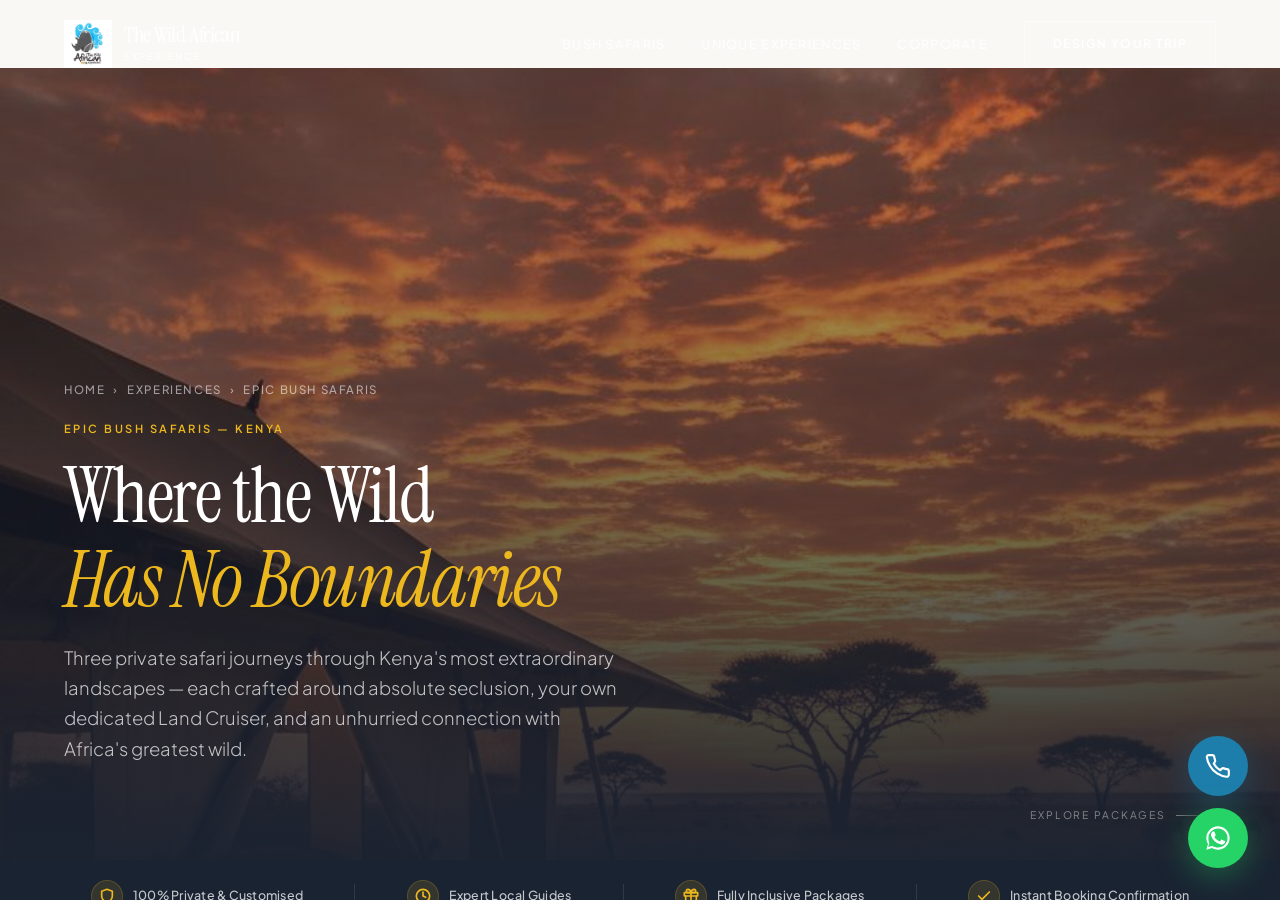
==== epic-bush-safaris/index.html @ ac768d97 "Form overhaul: country codes, phone validation, preferred contact method, start/end dates, clean URL" ====
<!DOCTYPE html>
<html lang="en">
<head>
    <meta charset="UTF-8" />
    <meta name="viewport" content="width=device-width, initial-scale=1.0" />
    <title>Epic Bush Safaris | The Wild African Experience</title>
    <meta name="description" content="Three signature private safari packages in Kenya's most iconic wilderness — Tsavo, Laikipia, and the Masai Mara. Fully private Land Cruisers, luxury accommodation, and bespoke itineraries." />

    <!-- Favicon -->
    <link rel="icon" type="image/jpeg" href="/images/logo.jpg" />
    <link rel="apple-touch-icon" href="/images/logo.jpg" />

    <!-- Fonts -->
    <link rel="preconnect" href="https://fonts.googleapis.com" />
    <link rel="preconnect" href="https://fonts.gstatic.com" crossorigin />
    <link href="https://fonts.googleapis.com/css2?family=Instrument+Serif:ital@0;1&family=Plus+Jakarta+Sans:wght@300;400;500;600;700&display=swap" rel="stylesheet" />

    <!-- SEO: Canonical -->
    <link rel="canonical" href="https://www.wildafricanexperience.com/epic-bush-safaris" />

    <!-- SEO: Open Graph -->
    <meta property="og:type" content="website" />
    <meta property="og:url" content="https://www.wildafricanexperience.com/epic-bush-safaris.html" />
    <meta property="og:title" content="Epic Bush Safaris in Kenya | The Wild African Experience" />
    <meta property="og:description" content="Three signature private safari packages — Tsavo West, Masai Mara & Laikipia. Fully private Land Cruisers, luxury lodges, and bespoke itineraries tailored for you." />
    <meta property="og:image" content="https://www.wildafricanexperience.com/images/tsavo-elephants.png" />
    <meta property="og:site_name" content="The Wild African Experience" />

    <!-- SEO: Twitter Card -->
    <meta name="twitter:card" content="summary_large_image" />
    <meta name="twitter:title" content="Epic Bush Safaris in Kenya | The Wild African Experience" />
    <meta name="twitter:description" content="Private safari packages in Tsavo, Masai Mara & Laikipia. Luxury lodges, expert guides, bespoke itineraries." />
    <meta name="twitter:image" content="https://www.wildafricanexperience.com/images/tsavo-elephants.png" />

    <!-- SEO: Extra Meta -->
    <meta name="theme-color" content="#0a1628" />
    <meta name="geo.region" content="KE" />
    <meta name="geo.placename" content="Kenya" />

    <!-- SEO: JSON-LD Structured Data -->
    <script type="application/ld+json">
    {
      "@context": "https://schema.org",
      "@graph": [
        {
          "@type": "TouristTrip",
          "name": "Tsavo West Safari — The Wild African Experience",
          "url": "https://www.wildafricanexperience.com/epic-bush-safaris.html#tsavo",
          "description": "Explore the red-dust wilderness of Tsavo West with private Land Cruiser game drives, luxury lodge accommodation, and expert ranger-guided bush walks.",
          "image": "https://www.wildafricanexperience.com/images/tsavo-elephants.png",
          "touristType": "Luxury Safari Travellers",
          "provider": { "@id": "https://www.wildafricanexperience.com/#organization" }
        },
        {
          "@type": "TouristTrip",
          "name": "Masai Mara Safari — The Wild African Experience",
          "url": "https://www.wildafricanexperience.com/epic-bush-safaris.html#mara",
          "description": "Witness the Great Migration and Africa's Big Five in the legendary Masai Mara with private game drives and exclusive tented camp stays.",
          "image": "https://www.wildafricanexperience.com/images/mara-migration.png",
          "touristType": "Wildlife Enthusiasts",
          "provider": { "@id": "https://www.wildafricanexperience.com/#organization" }
        },
        {
          "@type": "TouristTrip",
          "name": "Laikipia Plateau Safari — The Wild African Experience",
          "url": "https://www.wildafricanexperience.com/epic-bush-safaris.html#laikipia",
          "description": "Track rare northern wildlife including black rhinos and wild dogs across the vast Laikipia Plateau on a fully private safari.",
          "image": "https://www.wildafricanexperience.com/images/laikipia-rhino.png",
          "touristType": "Conservation Travellers",
          "provider": { "@id": "https://www.wildafricanexperience.com/#organization" }
        },
        {
          "@type": "FAQPage",
          "mainEntity": [
            {
              "@type": "Question",
              "name": "What is included in The Wild African Experience safari packages?",
              "acceptedAnswer": {
                "@type": "Answer",
                "text": "All packages include a private Land Cruiser with a professional guide, full-board luxury lodge accommodation, park entrance fees, airport transfers, and a 24/7 concierge service throughout your stay."
              }
            },
            {
              "@type": "Question",
              "name": "What is the best time to visit the Masai Mara for the Great Migration?",
              "acceptedAnswer": {
                "@type": "Answer",
                "text": "The Great Wildebeest Migration typically peaks between July and October when millions of wildebeest cross the Mara River from Tanzania. However, the Mara offers exceptional wildlife year-round."
              }
            },
            {
              "@type": "Question",
              "name": "Can safari packages be combined with a Diani Beach holiday?",
              "acceptedAnswer": {
                "@type": "Answer",
                "text": "Absolutely. The Wild African Experience specialises in seamless bush-to-beach journeys, combining multi-day safari itineraries with private beach villa stays on Diani Beach."
              }
            }
          ]
        }
      ]
    }
    </script>

    <link rel="stylesheet" href="/css/styles.css" />
    <link rel="stylesheet" href="/css/safari-page.css" />
</head>
<body>

    <!-- ========================
    NAVIGATION (shared with index)
    ======================== -->
    <nav class="nav" id="nav">
        <div class="nav-inner">
            <a href="/" class="nav-logo">
                <img src="/images/logo.jpg" alt="The Wild African Experience Logo" />
                <div>
                    <div class="nav-logo-text">The Wild African</div>
                    <div class="nav-logo-sub">Experience</div>
                </div>
            </a>

            <div class="nav-links">
                <a href="/epic-bush-safaris" class="nav-link">Bush Safaris</a>
                <a href="/unique-experiences" class="nav-link">Unique Experiences</a>
                <a href="/#retreats" class="nav-link">Corporate</a>
                <a href="/#contact" class="nav-cta">Design Your Trip</a>
            </div>

            <button class="nav-mobile-toggle" id="mobileToggle" aria-label="Toggle menu">
                <span></span><span></span><span></span>
            </button>
        </div>
      <!-- Mobile Nav -->
    <div class="mobile-nav" id="mobileNav">
        <a href="/epic-bush-safaris" class="mobile-nav-link" onclick="closeMobileNav()">Bush Safaris</a>
        <a href="/unique-experiences" class="mobile-nav-link" onclick="closeMobileNav()">Unique Experiences</a>
        <a href="/#retreats" class="mobile-nav-link" onclick="closeMobileNav()">Corporate</a>
        <a href="/#contact" class="mobile-nav-link" onclick="closeMobileNav()">Contact</a>
        <a href="/#contact" class="mobile-nav-cta" onclick="closeMobileNav()">Design Your Trip</a>
    </div>    </div>

    <!-- ========================
    PAGE HERO
    ======================== -->
    <section class="safari-hero" aria-label="Epic Bush Safaris hero">
        <div class="safari-hero-bg"></div>
        <div class="safari-hero-overlay"></div>
        <div class="safari-hero-content">
            <nav class="safari-breadcrumb" aria-label="Breadcrumb">
                <a href="/">Home</a>
                <span class="safari-breadcrumb-sep">›</span>
                <a href="/#experiences">Experiences</a>
                <span class="safari-breadcrumb-sep">›</span>
                <span>Epic Bush Safaris</span>
            </nav>
            <span class="safari-hero-eyebrow">Epic Bush Safaris — Kenya</span>
            <h1 class="safari-hero-title">Where the Wild<br /><em>Has No Boundaries</em></h1>
            <p class="safari-hero-desc">Three private safari journeys through Kenya's most extraordinary landscapes — each crafted around absolute seclusion, your own dedicated Land Cruiser, and an unhurried connection with Africa's greatest wild.</p>
        </div>
        <div class="safari-scroll-hint" aria-hidden="true">
            <span>Explore Packages</span>
            <div class="scroll-line"></div>
        </div>
    </section>

    <!-- ========================
    TRUST STRIP
    ======================== -->
    <div class="trust-strip" role="complementary" aria-label="Trust indicators">
        <div class="trust-strip-inner">
            <div class="trust-badge">
                <div class="trust-badge-icon">
                    <svg width="16" height="16" viewBox="0 0 24 24" fill="none" stroke="currentColor" stroke-width="2.5" stroke-linecap="round" stroke-linejoin="round"><path d="M12 22s8-4 8-10V5l-8-3-8 3v7c0 6 8 10 8 10z"/></svg>
                </div>
                <span class="trust-badge-text">100% Private & Customised</span>
            </div>
            <div class="trust-divider" aria-hidden="true"></div>
            <div class="trust-badge">
                <div class="trust-badge-icon">
                    <svg width="16" height="16" viewBox="0 0 24 24" fill="none" stroke="currentColor" stroke-width="2.5" stroke-linecap="round" stroke-linejoin="round"><circle cx="12" cy="12" r="10"/><path d="M12 6v6l4 2"/></svg>
                </div>
                <span class="trust-badge-text">Expert Local Guides</span>
            </div>
            <div class="trust-divider" aria-hidden="true"></div>
            <div class="trust-badge">
                <div class="trust-badge-icon">
                    <svg width="16" height="16" viewBox="0 0 24 24" fill="none" stroke="currentColor" stroke-width="2.5" stroke-linecap="round" stroke-linejoin="round"><path d="M20 12V22H4V12"/><path d="M22 7H2v5h20V7z"/><path d="M12 22V7"/><path d="M12 7H7.5a2.5 2.5 0 0 1 0-5C11 2 12 7 12 7z"/><path d="M12 7h4.5a2.5 2.5 0 0 0 0-5C13 2 12 7 12 7z"/></svg>
                </div>
                <span class="trust-badge-text">Fully Inclusive Packages</span>
            </div>
            <div class="trust-divider" aria-hidden="true"></div>
            <div class="trust-badge">
                <div class="trust-badge-icon">
                    <svg width="16" height="16" viewBox="0 0 24 24" fill="none" stroke="currentColor" stroke-width="2.5" stroke-linecap="round" stroke-linejoin="round"><polyline points="20 6 9 17 4 12"/></svg>
                </div>
                <span class="trust-badge-text">Instant Booking Confirmation</span>
            </div>
        </div>
    </div>

    <!-- ========================
    PACKAGE ANCHOR NAV
    ======================== -->
    <nav class="pkg-anchor-nav" id="pkg-anchor-nav" aria-label="Package navigation">
        <div class="pkg-anchor-nav-inner">
            <span class="pkg-nav-label">Jump to:</span>
            <a href="#tsavo" class="pkg-nav-pill" aria-label="Tsavo package">
                <span class="pkg-nav-num">01</span> Tsavo
            </a>
            <a href="#laikipia" class="pkg-nav-pill" aria-label="Laikipia package">
                <span class="pkg-nav-num">02</span> Laikipia
            </a>
            <a href="#masai-mara" class="pkg-nav-pill" aria-label="Masai Mara package">
                <span class="pkg-nav-num">03</span> Masai Mara
            </a>
        </div>
    </nav>

    <!-- ====================================================
    PACKAGE 01 — TSAVO
    ==================================================== -->
    <section class="package-section tsavo-section" id="tsavo" aria-labelledby="tsavo-title">
        <div class="package-section-inner">

            <!-- Header -->
            <div class="pkg-header reveal">
                <div class="pkg-number-badge" aria-hidden="true">01</div>
                <div class="pkg-title-group">
                    <span class="pkg-category-tag">Epic Bush Safari</span>
                    <h2 class="pkg-title" id="tsavo-title">Tsavo: The Red Elephant<br />&amp; Lava Wilderness</h2>
                    <p class="pkg-tagline">A rugged kingdom that feels entirely your own</p>
                </div>
            </div>

            <!-- Layout -->
            <div class="pkg-layout">
                <!-- Content Column -->
                <div class="pkg-content">

                    <!-- Overview -->
                    <div class="pkg-overview reveal">
                        <p class="pkg-section-title">Overview</p>
                        <p>A rugged, majestic landscape that feels entirely your own. Tsavo is famous for its massive "red elephants," dust-bathing in the vibrant terracotta soil, and the dramatic Mzima Springs. This package guarantees absolute seclusion and a ruggedly elegant footprint — wildlife in its rawest, most untouched form.</p>
                    </div>

                    <!-- The Experience -->
                    <div class="pkg-experience reveal reveal-delay-1">
                        <p class="pkg-section-title">The Experience</p>
                        <p>Your private safari vehicle and expert guide are at your disposal from dawn until dusk. Track leopards through the acacia trees, marvel at the ancient Shetani lava flows, and enjoy sundowners overlooking the endless blue volcanic horizons. Every moment is tailored to your pace.</p>
                    </div>

                    <!-- Meta Strip -->
                    <div class="pkg-meta-strip reveal reveal-delay-2">
                        <div class="meta-pill">
                            <span class="meta-pill-icon">
                                <svg width="16" height="16" viewBox="0 0 24 24" fill="none" stroke="currentColor" stroke-width="2" stroke-linecap="round" stroke-linejoin="round"><circle cx="12" cy="12" r="10"/><polyline points="12 6 12 12 16 14"/></svg>
                            </span>
                            <span class="meta-pill-label">Duration</span>
                            <span class="meta-pill-value">3 Days / 2 Nights</span>
                        </div>
                        <div class="meta-pill">
                            <span class="meta-pill-icon">
                                <svg width="16" height="16" viewBox="0 0 24 24" fill="none" stroke="currentColor" stroke-width="2.5" stroke-linecap="round" stroke-linejoin="round"><path d="M12 2v20M17 5H9.5a3.5 3.5 0 0 0 0 7h5a3.5 3.5 0 0 1 0 7H6"/></svg>
                            </span>
                            <span class="meta-pill-label">Investment</span>
                            <span class="meta-pill-value">From €900 per person</span>
                        </div>
                    </div>

                    <!-- Inclusions -->
                    <div class="pkg-inclusions reveal reveal-delay-2">
                        <p class="pkg-section-title">What's Included</p>
                        <ul class="inclusions-list" aria-label="Tsavo package inclusions">
                            <li class="inclusion-item">
                                <span class="inclusion-check" aria-hidden="true"><svg width="10" height="10" viewBox="0 0 24 24" fill="none" stroke="currentColor" stroke-width="3.5" stroke-linecap="round" stroke-linejoin="round"><polyline points="20 6 9 17 4 12"/></svg></span>
                                <span class="inclusion-text">Private, luxury 4×4 Land Cruiser with dedicated expert guide</span>
                            </li>
                            <li class="inclusion-item">
                                <span class="inclusion-check" aria-hidden="true"><svg width="10" height="10" viewBox="0 0 24 24" fill="none" stroke="currentColor" stroke-width="3.5" stroke-linecap="round" stroke-linejoin="round"><polyline points="20 6 9 17 4 12"/></svg></span>
                                <span class="inclusion-text">Luxury camp or lodge accommodation (2 nights)</span>
                            </li>
                            <li class="inclusion-item">
                                <span class="inclusion-check" aria-hidden="true"><svg width="10" height="10" viewBox="0 0 24 24" fill="none" stroke="currentColor" stroke-width="3.5" stroke-linecap="round" stroke-linejoin="round"><polyline points="20 6 9 17 4 12"/></svg></span>
                                <span class="inclusion-text">All Tsavo National Park fees</span>
                            </li>
                            <li class="inclusion-item">
                                <span class="inclusion-check" aria-hidden="true"><svg width="10" height="10" viewBox="0 0 24 24" fill="none" stroke="currentColor" stroke-width="3.5" stroke-linecap="round" stroke-linejoin="round"><polyline points="20 6 9 17 4 12"/></svg></span>
                                <span class="inclusion-text">Customised daily game drives at your preferred pace</span>
                            </li>
                            <li class="inclusion-item">
                                <span class="inclusion-check" aria-hidden="true"><svg width="10" height="10" viewBox="0 0 24 24" fill="none" stroke="currentColor" stroke-width="3.5" stroke-linecap="round" stroke-linejoin="round"><polyline points="20 6 9 17 4 12"/></svg></span>
                                <span class="inclusion-text">Gourmet bush meals &amp; signature sundowner experience</span>
                            </li>
                        </ul>
                    </div>

                    <!-- Guest Quote -->
                    <div class="guest-quote reveal reveal-delay-3">
                        <blockquote>"The red elephants are unlike anything we have ever seen. Tsavo gave us the Africa of our imagination — raw, vast, and utterly ours."</blockquote>
                        <p class="guest-quote-author">— Oliver &amp; Hannah, Switzerland</p>
                    </div>

                    <!-- CTA Row -->
                    <div class="pkg-cta-row reveal reveal-delay-3">
                        <button class="pkg-book-btn" id="book-btn-tsavo" onclick="toggleBookingForm('tsavo')" aria-expanded="false" aria-controls="drawer-tsavo">
                            <span class="btn-label">Book Now</span>
                            <span class="btn-arrow" aria-hidden="true">
                                <svg width="16" height="16" viewBox="0 0 24 24" fill="none" stroke="currentColor" stroke-width="2.5" stroke-linecap="round" stroke-linejoin="round"><polyline points="6 9 12 15 18 9"/></svg>
                            </span>
                        </button>
                    </div>
                </div>

                <!-- Gallery Sidebar -->
                <aside class="pkg-gallery" id="tsavo-gallery" aria-label="Tsavo photo gallery">
                    <div class="gallery-grid">
                        <div class="gallery-item" onclick="openLightbox('images/tsavo-elephants.png','Tsavo — Herd of red elephants at golden hour')" role="button" tabindex="0" aria-label="View Tsavo elephants image" onkeydown="if(event.key==='Enter') openLightbox('images/tsavo-elephants.png','Tsavo — Herd of red elephants at golden hour')">
                            <img src="images/tsavo-elephants.png" alt="Herd of red dust-covered elephants in Tsavo at sunset" loading="lazy" />
                        </div>
                        <div class="gallery-item" onclick="openLightbox('images/tsavo-sundowner.png','Tsavo — Sundowner over the lava fields')" role="button" tabindex="0" aria-label="View Tsavo sundowner image" onkeydown="if(event.key==='Enter') openLightbox('images/tsavo-sundowner.png','Tsavo — Sundowner over the lava fields')">
                            <img src="images/tsavo-sundowner.png" alt="Luxury sundowner setup overlooking Tsavo lava landscape at dusk" loading="lazy" />
                        </div>
                        <div class="gallery-item" onclick="openLightbox('images/gallery-leopard.jpg','Tsavo — A leopard in the acacia')" role="button" tabindex="0" aria-label="View Tsavo leopard image" onkeydown="if(event.key==='Enter') openLightbox('images/gallery-leopard.jpg','Tsavo — A leopard in the acacia')">
                            <img src="images/gallery-leopard.jpg" alt="Leopard resting in acacia tree in Tsavo" loading="lazy" />
                        </div>
                    </div>
                </aside>
            </div>

            <!-- Booking Drawer -->
            <div class="booking-drawer" id="drawer-tsavo" role="region" aria-label="Book the Tsavo package">
                <div class="booking-drawer-inner">
                    <div class="booking-form-card">
                        <div class="booking-form-body">
                            <div class="booking-form-header">
                                <h3 class="booking-form-title">Reserve Your Tsavo Safari</h3>
                                <p class="booking-form-subtitle">Complete the form below and our team will respond within 24 hours with full details and availability.</p>
                            </div>
                            <div class="booking-form-package-tag">
                                <svg width="14" height="14" viewBox="0 0 24 24" fill="none" stroke="currentColor" stroke-width="2.5" stroke-linecap="round" stroke-linejoin="round"><path d="M21 10c0 7-9 13-9 13s-9-6-9-13a9 9 0 0 1 18 0z"/><circle cx="12" cy="10" r="3"/></svg>
                                <span>Tsavo: The Red Elephant &amp; Lava Wilderness</span>
                            </div>
                            <form class="booking-form" id="form-tsavo" novalidate>
                                <div class="booking-form-grid">
                                    <div class="form-field-group">
                                        <label for="tsavo-name">Full Name <span aria-hidden="true">*</span></label>
                                        <input type="text" id="tsavo-name" name="name" placeholder="Your full name" required />
                                    </div>
                                    <div class="form-field-group">
                                        <label for="tsavo-email">Email Address <span aria-hidden="true">*</span></label>
                                        <input type="email" id="tsavo-email" name="email" placeholder="your@email.com" required />
                                    </div>
                                     <div class="form-field-group">
                                         <label for="tsavo-phone">Phone / WhatsApp <span aria-hidden="true">*</span></label>
                                         <div class="phone-input-group">
                                             <select class="country-select" name="countryCode">
                                                 <option value="+254" selected>🇰🇪 +254 (Kenya)</option>
                                                 <option value="+1">🇺🇸/🇨🇦 +1 (USA/Canada)</option>
                                                 <option value="+44">🇬🇧 +44 (UK)</option>
                                                 <option value="+49">🇩🇪 +49 (Germany)</option>
                                                 <option value="+33">🇫🇷 +33 (France)</option>
                                                 <option value="+41">🇨🇭 +41 (Switzerland)</option>
                                                 <option value="+971">🇦🇪 +971 (UAE)</option>
                                                 <option value="+27">🇿🇦 +27 (South Africa)</option>
                                                 <option value="+61">🇦🇺 +61 (Australia)</option>
                                                 <option value="+91">🇮🇳 +91 (India)</option>
                                             </select>
                                             <input type="tel" id="tsavo-phone" name="phone" placeholder="712 345 678" required />
                                         </div>
                                         <p class="phone-error-msg" style="display:none;color:#f87171;font-size:0.75rem;margin-top:4px;">Please enter a valid phone number (digits only).</p>
                                     </div>
                                     <div class="form-field-group">
                                         <label for="tsavo-pref">Preferred Contact Method <span aria-hidden="true">*</span></label>
                                         <select id="tsavo-pref" name="contactPref" required>
                                             <option value="WhatsApp" selected>WhatsApp Message</option>
                                             <option value="Phone Call">Phone Call</option>
                                             <option value="Email">Email</option>
                                         </select>
                                     </div>
                                     <div class="form-field-group">
                                         <label for="tsavo-guests">Number of Guests <span aria-hidden="true">*</span></label>
                                         <input type="number" id="tsavo-guests" name="guests" placeholder="e.g. 2" min="1" required />
                                     </div>
                                     <div class="form-field-group">
                                         <label for="tsavo-start">Start Date <span aria-hidden="true">*</span></label>
                                         <input type="date" id="tsavo-start" name="startDate" required />
                                     </div>
                                     <div class="form-field-group">
                                         <label for="tsavo-end">End Date <span aria-hidden="true">*</span></label>
                                         <input type="date" id="tsavo-end" name="endDate" required />
                                     </div>
                                    <div class="form-field-group field-full">
                                        <label for="tsavo-notes">Special Requests or Questions</label>
                                        <textarea id="tsavo-notes" name="notes" placeholder="Any dietary requirements, accessibility needs, or specific wildlife you'd love to see…"></textarea>
                                    </div>
                                </div>
                                <div class="booking-form-footer">
                                    <button type="submit" class="booking-form-submit">
                                        <svg width="16" height="16" viewBox="0 0 24 24" fill="none" stroke="currentColor" stroke-width="2.5" stroke-linecap="round" stroke-linejoin="round"><line x1="22" y1="2" x2="11" y2="13"/><polygon points="22 2 15 22 11 13 2 9 22 2"/></svg>
                                        Send Enquiry
                                    </button>
                                    <p class="booking-form-note">
                                        <svg width="13" height="13" viewBox="0 0 24 24" fill="none" stroke="currentColor" stroke-width="2" stroke-linecap="round" stroke-linejoin="round"><rect x="3" y="11" width="18" height="11" rx="2" ry="2"/><path d="M7 11V7a5 5 0 0 1 10 0v4"/></svg>
                                        Your details are private &amp; secure
                                    </p>
                                </div>
                            </form>
                        </div>
                        <div class="booking-success" role="status" aria-live="polite">
                            <div class="booking-success-icon">
                                <svg width="28" height="28" viewBox="0 0 24 24" fill="none" stroke="currentColor" stroke-width="2" stroke-linecap="round" stroke-linejoin="round"><polyline points="20 6 9 17 4 12"/></svg>
                            </div>
                            <h3>Enquiry Sent!</h3>
                            <p>Thank you for reaching out. Our safari team will be in touch within 24 hours to discuss your Tsavo adventure.</p>
                        </div>
                    </div>
                </div>
            </div>

        </div>
    </section>

    <!-- ====================================================
    PACKAGE 02 — LAIKIPIA
    ==================================================== -->
    <section class="package-section laikipia-section alt-bg" id="laikipia" aria-labelledby="laikipia-title">
        <div class="package-section-inner">

            <div class="pkg-header reveal">
                <div class="pkg-number-badge" aria-hidden="true">02</div>
                <div class="pkg-title-group">
                    <span class="pkg-category-tag">Epic Bush Safari</span>
                    <h2 class="pkg-title" id="laikipia-title">Laikipia: Private Conservancies<br />&amp; Custom Luxury</h2>
                    <p class="pkg-tagline">Designed entirely around your tastes, on your rhythm</p>
                </div>
            </div>

            <div class="pkg-layout">
                <div class="pkg-content">

                    <div class="pkg-overview reveal">
                        <p class="pkg-section-title">Overview</p>
                        <p>Laikipia is the playground of Africa's most successful conservation stories and its most opulent private estates. Free from the restrictions of national parks, this trip is completely bespoke — designed around your exact tastes and rhythm, and set against a backdrop of sweeping plateaus and ancient rivers.</p>
                    </div>

                    <div class="pkg-experience reveal reveal-delay-1">
                        <p class="pkg-section-title">The Experience</p>
                        <p>Stepping into Laikipia means escaping the crowds completely. Whether you choose a classic luxury tented camp overlooking a watering hole or an architectural masterpiece of a private villa, your days are defined by choice. Track endangered black rhinos, enjoy night game drives not possible in national parks, and savour world-class hospitality tailored precisely to your preferences.</p>
                    </div>

                    <div class="pkg-meta-strip reveal reveal-delay-2">
                        <div class="meta-pill">
                            <span class="meta-pill-icon">
                                <svg width="16" height="16" viewBox="0 0 24 24" fill="none" stroke="currentColor" stroke-width="2" stroke-linecap="round" stroke-linejoin="round"><circle cx="12" cy="12" r="10"/><polyline points="12 6 12 12 16 14"/></svg>
                            </span>
                            <span class="meta-pill-label">Duration</span>
                            <span class="meta-pill-value">3 Days / 2 Nights</span>
                        </div>
                        <div class="meta-pill">
                            <span class="meta-pill-icon">
                                <svg width="16" height="16" viewBox="0 0 24 24" fill="none" stroke="currentColor" stroke-width="2.5" stroke-linecap="round" stroke-linejoin="round"><path d="M12 2v20M17 5H9.5a3.5 3.5 0 0 0 0 7h5a3.5 3.5 0 0 1 0 7H6"/></svg>
                            </span>
                            <span class="meta-pill-label">Investment</span>
                            <span class="meta-pill-value">Tailored to Your Accommodation</span>
                        </div>
                    </div>

                    <div class="pkg-inclusions reveal reveal-delay-2">
                        <p class="pkg-section-title">What's Included</p>
                        <ul class="inclusions-list" aria-label="Laikipia package inclusions">
                            <li class="inclusion-item">
                                <span class="inclusion-check" aria-hidden="true"><svg width="10" height="10" viewBox="0 0 24 24" fill="none" stroke="currentColor" stroke-width="3.5" stroke-linecap="round" stroke-linejoin="round"><polyline points="20 6 9 17 4 12"/></svg></span>
                                <span class="inclusion-text">Private, luxury 4×4 Land Cruiser for all game drives</span>
                            </li>
                            <li class="inclusion-item">
                                <span class="inclusion-check" aria-hidden="true"><svg width="10" height="10" viewBox="0 0 24 24" fill="none" stroke="currentColor" stroke-width="3.5" stroke-linecap="round" stroke-linejoin="round"><polyline points="20 6 9 17 4 12"/></svg></span>
                                <span class="inclusion-text">Bespoke itinerary coordination &amp; pre-trip planning</span>
                            </li>
                            <li class="inclusion-item">
                                <span class="inclusion-check" aria-hidden="true"><svg width="10" height="10" viewBox="0 0 24 24" fill="none" stroke="currentColor" stroke-width="3.5" stroke-linecap="round" stroke-linejoin="round"><polyline points="20 6 9 17 4 12"/></svg></span>
                                <span class="inclusion-text">Full-board elite accommodation of your choosing</span>
                            </li>
                            <li class="inclusion-item">
                                <span class="inclusion-check" aria-hidden="true"><svg width="10" height="10" viewBox="0 0 24 24" fill="none" stroke="currentColor" stroke-width="3.5" stroke-linecap="round" stroke-linejoin="round"><polyline points="20 6 9 17 4 12"/></svg></span>
                                <span class="inclusion-text">Exclusive private conservancy access &amp; night drives</span>
                            </li>
                        </ul>
                    </div>

                    <div class="guest-quote reveal reveal-delay-3">
                        <blockquote>"Laikipia was transformative. Finding the black rhinos on foot in the early morning light — nothing prepared us for how extraordinary that felt."</blockquote>
                        <p class="guest-quote-author">— Priya &amp; Rohan, United Kingdom</p>
                    </div>

                    <div class="pkg-cta-row reveal reveal-delay-3">
                        <button class="pkg-book-btn" id="book-btn-laikipia" onclick="toggleBookingForm('laikipia')" aria-expanded="false" aria-controls="drawer-laikipia">
                            <span class="btn-label">Book Now</span>
                            <span class="btn-arrow" aria-hidden="true">
                                <svg width="16" height="16" viewBox="0 0 24 24" fill="none" stroke="currentColor" stroke-width="2.5" stroke-linecap="round" stroke-linejoin="round"><polyline points="6 9 12 15 18 9"/></svg>
                            </span>
                        </button>
                    </div>
                </div>

                <aside class="pkg-gallery" id="laikipia-gallery" aria-label="Laikipia photo gallery">
                    <div class="gallery-grid">
                        <div class="gallery-item" onclick="openLightbox('images/laikipia-camp.png','Laikipia — Luxury tented camp overlooking the watering hole')" role="button" tabindex="0" aria-label="View Laikipia camp image" onkeydown="if(event.key==='Enter') openLightbox('images/laikipia-camp.png','Laikipia — Luxury tented camp')">
                            <img src="images/laikipia-camp.png" alt="Elegant luxury tented camp in Laikipia at dusk with rhino silhouette" loading="lazy" />
                        </div>
                        <div class="gallery-item" onclick="openLightbox('images/laikipia-rhino.png','Laikipia — Critically endangered black rhino')" role="button" tabindex="0" aria-label="View black rhino image" onkeydown="if(event.key==='Enter') openLightbox('images/laikipia-rhino.png','Laikipia — Black rhino')">
                            <img src="images/laikipia-rhino.png" alt="Critically endangered black rhino close-up in Laikipia conservancy" loading="lazy" />
                        </div>
                        <div class="gallery-item" onclick="openLightbox('images/gallery-bush-dinner.jpg','Laikipia — Private bush dinner under the stars')" role="button" tabindex="0" aria-label="View bush dinner image" onkeydown="if(event.key==='Enter') openLightbox('images/gallery-bush-dinner.jpg','Laikipia — Bush dinner')">
                            <img src="images/gallery-bush-dinner.jpg" alt="Exclusive candlelit bush dinner in Laikipia under the stars" loading="lazy" />
                        </div>
                    </div>
                </aside>
            </div>

            <!-- Booking Drawer -->
            <div class="booking-drawer" id="drawer-laikipia" role="region" aria-label="Book the Laikipia package">
                <div class="booking-drawer-inner">
                    <div class="booking-form-card">
                        <div class="booking-form-body">
                            <div class="booking-form-header">
                                <h3 class="booking-form-title">Design Your Laikipia Stay</h3>
                                <p class="booking-form-subtitle">Tell us your vision and we will craft a completely bespoke Laikipia itinerary around your preferences.</p>
                            </div>
                            <div class="booking-form-package-tag">
                                <svg width="14" height="14" viewBox="0 0 24 24" fill="none" stroke="currentColor" stroke-width="2.5" stroke-linecap="round" stroke-linejoin="round"><path d="M21 10c0 7-9 13-9 13s-9-6-9-13a9 9 0 0 1 18 0z"/><circle cx="12" cy="10" r="3"/></svg>
                                <span>Laikipia: Private Conservancies &amp; Custom Luxury</span>
                            </div>
                            <form class="booking-form" id="form-laikipia" novalidate>
                                <div class="booking-form-grid">
                                    <div class="form-field-group">
                                        <label for="laikipia-name">Full Name <span aria-hidden="true">*</span></label>
                                        <input type="text" id="laikipia-name" name="name" placeholder="Your full name" required />
                                    </div>
                                    <div class="form-field-group">
                                        <label for="laikipia-email">Email Address <span aria-hidden="true">*</span></label>
                                        <input type="email" id="laikipia-email" name="email" placeholder="your@email.com" required />
                                    </div>
                                     <div class="form-field-group">
                                         <label for="laikipia-phone">Phone / WhatsApp <span aria-hidden="true">*</span></label>
                                         <div class="phone-input-group">
                                             <select class="country-select" name="countryCode">
                                                 <option value="+254" selected>🇰🇪 +254 (Kenya)</option>
                                                 <option value="+1">🇺🇸/🇨🇦 +1 (USA/Canada)</option>
                                                 <option value="+44">🇬🇧 +44 (UK)</option>
                                                 <option value="+49">🇩🇪 +49 (Germany)</option>
                                                 <option value="+33">🇫🇷 +33 (France)</option>
                                                 <option value="+41">🇨🇭 +41 (Switzerland)</option>
                                                 <option value="+971">🇦🇪 +971 (UAE)</option>
                                                 <option value="+27">🇿🇦 +27 (South Africa)</option>
                                                 <option value="+61">🇦🇺 +61 (Australia)</option>
                                                 <option value="+91">🇮🇳 +91 (India)</option>
                                             </select>
                                             <input type="tel" id="laikipia-phone" name="phone" placeholder="712 345 678" required />
                                         </div>
                                         <p class="phone-error-msg" style="display:none;color:#f87171;font-size:0.75rem;margin-top:4px;">Please enter a valid phone number (digits only).</p>
                                     </div>
                                     <div class="form-field-group">
                                         <label for="laikipia-pref">Preferred Contact Method <span aria-hidden="true">*</span></label>
                                         <select id="laikipia-pref" name="contactPref" required>
                                             <option value="WhatsApp" selected>WhatsApp Message</option>
                                             <option value="Phone Call">Phone Call</option>
                                             <option value="Email">Email</option>
                                         </select>
                                     </div>
                                     <div class="form-field-group">
                                         <label for="laikipia-guests">Number of Guests <span aria-hidden="true">*</span></label>
                                         <input type="number" id="laikipia-guests" name="guests" placeholder="e.g. 2" min="1" required />
                                     </div>
                                     <div class="form-field-group">
                                         <label for="laikipia-start">Start Date <span aria-hidden="true">*</span></label>
                                         <input type="date" id="laikipia-start" name="startDate" required />
                                     </div>
                                     <div class="form-field-group">
                                         <label for="laikipia-end">End Date <span aria-hidden="true">*</span></label>
                                         <input type="date" id="laikipia-end" name="endDate" required />
                                     </div>
                                    <div class="form-field-group field-full">
                                        <label for="laikipia-notes">Accommodation Preferences &amp; Special Requests</label>
                                        <textarea id="laikipia-notes" name="notes" placeholder="Tell us your preferred accommodation style, budget range, any special wildlife interests or dietary needs…"></textarea>
                                    </div>
                                </div>
                                <div class="booking-form-footer">
                                    <button type="submit" class="booking-form-submit">
                                        <svg width="16" height="16" viewBox="0 0 24 24" fill="none" stroke="currentColor" stroke-width="2.5" stroke-linecap="round" stroke-linejoin="round"><line x1="22" y1="2" x2="11" y2="13"/><polygon points="22 2 15 22 11 13 2 9 22 2"/></svg>
                                        Send Enquiry
                                    </button>
                                    <p class="booking-form-note">
                                        <svg width="13" height="13" viewBox="0 0 24 24" fill="none" stroke="currentColor" stroke-width="2" stroke-linecap="round" stroke-linejoin="round"><rect x="3" y="11" width="18" height="11" rx="2" ry="2"/><path d="M7 11V7a5 5 0 0 1 10 0v4"/></svg>
                                        Your details are private &amp; secure
                                    </p>
                                </div>
                            </form>
                        </div>
                        <div class="booking-success" role="status" aria-live="polite">
                            <div class="booking-success-icon">
                                <svg width="28" height="28" viewBox="0 0 24 24" fill="none" stroke="currentColor" stroke-width="2" stroke-linecap="round" stroke-linejoin="round"><polyline points="20 6 9 17 4 12"/></svg>
                            </div>
                            <h3>Enquiry Sent!</h3>
                            <p>Thank you for reaching out. Our team will be in touch within 24 hours to begin designing your Laikipia experience.</p>
                        </div>
                    </div>
                </div>
            </div>

        </div>
    </section>

    <!-- ====================================================
    PACKAGE 03 — MASAI MARA
    ==================================================== -->
    <section class="package-section mara-section" id="masai-mara" aria-labelledby="mara-title">
        <div class="package-section-inner">

            <div class="pkg-header reveal">
                <div class="pkg-number-badge" aria-hidden="true">03</div>
                <div class="pkg-title-group">
                    <span class="pkg-category-tag">Epic Bush Safari</span>
                    <h2 class="pkg-title" id="mara-title">Masai Mara: The Grand Horizon</h2>
                    <p class="pkg-tagline">The quintessential African dream, experienced without compromise</p>
                </div>
            </div>

            <!-- Urgency Badge -->
            <div class="pkg-urgency-badge reveal">
                <span class="urgency-dot"></span>
                <span>Limited Availability — Great Migration Season</span>
            </div>

            <div class="pkg-layout">
                <div class="pkg-content">

                    <div class="pkg-overview reveal">
                        <p class="pkg-section-title">Overview</p>
                        <p>The quintessential African dream brought to life. Famed for its dense predator populations and the iconic Great Migration, the Masai Mara package is designed for discerning travellers who want to witness the best of the Mara in ultimate comfort and absolute privacy — without a crowd in sight.</p>
                    </div>

                    <div class="pkg-experience reveal reveal-delay-1">
                        <p class="pkg-section-title">The Experience</p>
                        <p>With your private Land Cruiser, you bypass the masses to find the most intimate wildlife viewings. Spend your days watching prides of lions orchestrate their hunts across the endless golden plains, and your evenings at an exclusive five-star luxury camp where fine dining and canvas-wrapped opulence await beneath an infinite canopy of stars.</p>
                    </div>

                    <div class="pkg-meta-strip reveal reveal-delay-2">
                        <div class="meta-pill">
                            <span class="meta-pill-icon">
                                <svg width="16" height="16" viewBox="0 0 24 24" fill="none" stroke="currentColor" stroke-width="2" stroke-linecap="round" stroke-linejoin="round"><circle cx="12" cy="12" r="10"/><polyline points="12 6 12 12 16 14"/></svg>
                            </span>
                            <span class="meta-pill-label">Duration</span>
                            <span class="meta-pill-value">3 Days / 2 Nights</span>
                        </div>
                        <div class="meta-pill">
                            <span class="meta-pill-icon">
                                <svg width="16" height="16" viewBox="0 0 24 24" fill="none" stroke="currentColor" stroke-width="2.5" stroke-linecap="round" stroke-linejoin="round"><path d="M12 2v20M17 5H9.5a3.5 3.5 0 0 0 0 7h5a3.5 3.5 0 0 1 0 7H6"/></svg>
                            </span>
                            <span class="meta-pill-label">Investment</span>
                            <span class="meta-pill-value">From €1,500 per person sharing</span>
                        </div>
                    </div>

                    <div class="pkg-inclusions reveal reveal-delay-2">
                        <p class="pkg-section-title">What's Included</p>
                        <ul class="inclusions-list" aria-label="Masai Mara package inclusions">
                            <li class="inclusion-item">
                                <span class="inclusion-check" aria-hidden="true"><svg width="10" height="10" viewBox="0 0 24 24" fill="none" stroke="currentColor" stroke-width="3.5" stroke-linecap="round" stroke-linejoin="round"><polyline points="20 6 9 17 4 12"/></svg></span>
                                <span class="inclusion-text">Private luxury 4×4 Land Cruiser with expert naturalist guide</span>
                            </li>
                            <li class="inclusion-item">
                                <span class="inclusion-check" aria-hidden="true"><svg width="10" height="10" viewBox="0 0 24 24" fill="none" stroke="currentColor" stroke-width="3.5" stroke-linecap="round" stroke-linejoin="round"><polyline points="20 6 9 17 4 12"/></svg></span>
                                <span class="inclusion-text">Luxury five-star tented camp accommodation (2 nights)</span>
                            </li>
                            <li class="inclusion-item">
                                <span class="inclusion-check" aria-hidden="true"><svg width="10" height="10" viewBox="0 0 24 24" fill="none" stroke="currentColor" stroke-width="3.5" stroke-linecap="round" stroke-linejoin="round"><polyline points="20 6 9 17 4 12"/></svg></span>
                                <span class="inclusion-text">All Masai Mara park &amp; private conservancy fees</span>
                            </li>
                            <li class="inclusion-item">
                                <span class="inclusion-check" aria-hidden="true"><svg width="10" height="10" viewBox="0 0 24 24" fill="none" stroke="currentColor" stroke-width="3.5" stroke-linecap="round" stroke-linejoin="round"><polyline points="20 6 9 17 4 12"/></svg></span>
                                <span class="inclusion-text">Premium all-inclusive meals &amp; signature sundowners</span>
                            </li>
                            <li class="inclusion-item">
                                <span class="inclusion-check" aria-hidden="true"><svg width="10" height="10" viewBox="0 0 24 24" fill="none" stroke="currentColor" stroke-width="3.5" stroke-linecap="round" stroke-linejoin="round"><polyline points="20 6 9 17 4 12"/></svg></span>
                                <span class="inclusion-text">Early morning &amp; evening game drive access to prime areas</span>
                            </li>
                        </ul>
                    </div>

                    <div class="guest-quote reveal reveal-delay-3">
                        <blockquote>"Watching the wildebeest crossing with our private guide — just the two of us — while the rest of the crowds were miles away. That is WAE."</blockquote>
                        <p class="guest-quote-author">— David &amp; Amelia, Australia</p>
                    </div>

                    <div class="pkg-cta-row reveal reveal-delay-3">
                        <button class="pkg-book-btn" id="book-btn-masai-mara" onclick="toggleBookingForm('masai-mara')" aria-expanded="false" aria-controls="drawer-masai-mara">
                            <span class="btn-label">Book Now</span>
                            <span class="btn-arrow" aria-hidden="true">
                                <svg width="16" height="16" viewBox="0 0 24 24" fill="none" stroke="currentColor" stroke-width="2.5" stroke-linecap="round" stroke-linejoin="round"><polyline points="6 9 12 15 18 9"/></svg>
                            </span>
                        </button>
                    </div>
                </div>

                <aside class="pkg-gallery" id="masai-mara-gallery" aria-label="Masai Mara photo gallery">
                    <div class="gallery-grid">
                        <div class="gallery-item" onclick="openLightbox('images/mara-migration.png','Masai Mara — The Great Wildebeest Migration')" role="button" tabindex="0" aria-label="View Great Migration image" onkeydown="if(event.key==='Enter') openLightbox('images/mara-migration.png','Masai Mara — The Great Migration')">
                            <img src="images/mara-migration.png" alt="The Great Wildebeest Migration crossing the Mara River at sunrise" loading="lazy" />
                        </div>
                        <div class="gallery-item" onclick="openLightbox('images/mara-camp-night.png','Masai Mara — Five-star luxury camp under the Milky Way')" role="button" tabindex="0" aria-label="View Mara luxury camp image" onkeydown="if(event.key==='Enter') openLightbox('images/mara-camp-night.png','Masai Mara — Camp under the Milky Way')">
                            <img src="images/mara-camp-night.png" alt="Luxury tented camp under the Milky Way in Masai Mara" loading="lazy" />
                        </div>
                        <div class="gallery-item" onclick="openLightbox('images/hero.jpg','Masai Mara — The Endless Plains')" role="button" tabindex="0" aria-label="View Mara plains image" onkeydown="if(event.key==='Enter') openLightbox('images/hero.jpg','Masai Mara — The Endless Plains')">
                            <img src="images/hero.jpg" alt="The expansive golden plains of the Masai Mara at golden hour" loading="lazy" />
                        </div>
                    </div>
                </aside>
            </div>

            <!-- Booking Drawer -->
            <div class="booking-drawer" id="drawer-masai-mara" role="region" aria-label="Book the Masai Mara package">
                <div class="booking-drawer-inner">
                    <div class="booking-form-card">
                        <div class="booking-form-body">
                            <div class="booking-form-header">
                                <h3 class="booking-form-title">Reserve Your Masai Mara Safari</h3>
                                <p class="booking-form-subtitle">Dates fill quickly during peak migration season. Complete the form and we'll confirm availability within 24 hours.</p>
                            </div>
                            <div class="booking-form-package-tag">
                                <svg width="14" height="14" viewBox="0 0 24 24" fill="none" stroke="currentColor" stroke-width="2.5" stroke-linecap="round" stroke-linejoin="round"><path d="M21 10c0 7-9 13-9 13s-9-6-9-13a9 9 0 0 1 18 0z"/><circle cx="12" cy="10" r="3"/></svg>
                                <span>Masai Mara: The Grand Horizon</span>
                            </div>
                            <form class="booking-form" id="form-masai-mara" novalidate>
                                <div class="booking-form-grid">
                                    <div class="form-field-group">
                                        <label for="mara-name">Full Name <span aria-hidden="true">*</span></label>
                                        <input type="text" id="mara-name" name="name" placeholder="Your full name" required />
                                    </div>
                                    <div class="form-field-group">
                                        <label for="mara-email">Email Address <span aria-hidden="true">*</span></label>
                                        <input type="email" id="mara-email" name="email" placeholder="your@email.com" required />
                                    </div>
                                     <div class="form-field-group">
                                         <label for="mara-phone">Phone / WhatsApp <span aria-hidden="true">*</span></label>
                                         <div class="phone-input-group">
                                             <select class="country-select" name="countryCode">
                                                 <option value="+254" selected>🇰🇪 +254 (Kenya)</option>
                                                 <option value="+1">🇺🇸/🇨🇦 +1 (USA/Canada)</option>
                                                 <option value="+44">🇬🇧 +44 (UK)</option>
                                                 <option value="+49">🇩🇪 +49 (Germany)</option>
                                                 <option value="+33">🇫🇷 +33 (France)</option>
                                                 <option value="+41">🇨🇭 +41 (Switzerland)</option>
                                                 <option value="+971">🇦🇪 +971 (UAE)</option>
                                                 <option value="+27">🇿🇦 +27 (South Africa)</option>
                                                 <option value="+61">🇦🇺 +61 (Australia)</option>
                                                 <option value="+91">🇮🇳 +91 (India)</option>
                                             </select>
                                             <input type="tel" id="mara-phone" name="phone" placeholder="712 345 678" required />
                                         </div>
                                         <p class="phone-error-msg" style="display:none;color:#f87171;font-size:0.75rem;margin-top:4px;">Please enter a valid phone number (digits only).</p>
                                     </div>
                                     <div class="form-field-group">
                                         <label for="mara-pref">Preferred Contact Method <span aria-hidden="true">*</span></label>
                                         <select id="mara-pref" name="contactPref" required>
                                             <option value="WhatsApp" selected>WhatsApp Message</option>
                                             <option value="Phone Call">Phone Call</option>
                                             <option value="Email">Email</option>
                                         </select>
                                     </div>
                                     <div class="form-field-group">
                                         <label for="mara-guests">Number of Guests <span aria-hidden="true">*</span></label>
                                         <input type="number" id="mara-guests" name="guests" placeholder="e.g. 2" min="1" required />
                                     </div>
                                     <div class="form-field-group">
                                         <label for="mara-start">Start Date <span aria-hidden="true">*</span></label>
                                         <input type="date" id="mara-start" name="startDate" required />
                                     </div>
                                     <div class="form-field-group">
                                         <label for="mara-end">End Date <span aria-hidden="true">*</span></label>
                                         <input type="date" id="mara-end" name="endDate" required />
                                     </div>
                                    <div class="form-field-group field-full">
                                        <label for="mara-notes">Special Requests or Questions</label>
                                        <textarea id="mara-notes" name="notes" placeholder="Preferred camp style, any special occasions, dietary requirements or must-see wildlife…"></textarea>
                                    </div>
                                </div>
                                <div class="booking-form-footer">
                                    <button type="submit" class="booking-form-submit">
                                        <svg width="16" height="16" viewBox="0 0 24 24" fill="none" stroke="currentColor" stroke-width="2.5" stroke-linecap="round" stroke-linejoin="round"><line x1="22" y1="2" x2="11" y2="13"/><polygon points="22 2 15 22 11 13 2 9 22 2"/></svg>
                                        Send Enquiry
                                    </button>
                                    <p class="booking-form-note">
                                        <svg width="13" height="13" viewBox="0 0 24 24" fill="none" stroke="currentColor" stroke-width="2" stroke-linecap="round" stroke-linejoin="round"><rect x="3" y="11" width="18" height="11" rx="2" ry="2"/><path d="M7 11V7a5 5 0 0 1 10 0v4"/></svg>
                                        Your details are private &amp; secure
                                    </p>
                                </div>
                            </form>
                        </div>
                        <div class="booking-success" role="status" aria-live="polite">
                            <div class="booking-success-icon">
                                <svg width="28" height="28" viewBox="0 0 24 24" fill="none" stroke="currentColor" stroke-width="2" stroke-linecap="round" stroke-linejoin="round"><polyline points="20 6 9 17 4 12"/></svg>
                            </div>
                            <h3>Enquiry Sent!</h3>
                            <p>Thank you. Our Mara specialists will reach out within 24 hours to confirm availability and begin planning your Grand Horizon experience.</p>
                        </div>
                    </div>
                </div>
            </div>

        </div>
    </section>

    <!-- ========================
    FOOTER CALLOUT
    ======================== -->
    <section class="safari-footer-cta" aria-labelledby="footer-cta-title">
        <div class="safari-footer-cta-inner">
            <span class="safari-footer-eyebrow">The Wild African Experience</span>
            <h2 class="safari-footer-title" id="footer-cta-title">Not Sure Which Safari<br />is Right for <em>You?</em></h2>
            <p class="safari-footer-sub">Our safari specialists have walked every one of these landscapes personally. Tell us your dream and we will design the perfect journey around it — no pressure, no obligation.</p>
            <div class="safari-footer-actions-container">
                <div class="safari-footer-actions">
                    <a href="/#contact" class="footer-cta-primary">
                        <svg width="16" height="16" viewBox="0 0 24 24" fill="none" stroke="currentColor" stroke-width="2.5" stroke-linecap="round" stroke-linejoin="round"><circle cx="12" cy="12" r="10"/><polyline points="12 6 12 12 16 14"/></svg>
                        Schedule a Callback
                    </a>
                    <a href="tel:+254720399712" class="footer-cta-secondary">
                        <svg width="16" height="16" viewBox="0 0 24 24" fill="none" stroke="currentColor" stroke-width="2.5" stroke-linecap="round" stroke-linejoin="round"><path d="M22 16.92v3a2 2 0 0 1-2.18 2 19.79 19.79 0 0 1-8.63-3.07 19.5 19.5 0 0 1-6-6 19.79 19.79 0 0 1-3.07-8.67A2 2 0 0 1 4.11 2h3a2 2 0 0 1 2 1.72 12.84 12.84 0 0 0 .7 2.81 2 2 0 0 1-.45 2.11L8.09 9.91a16 16 0 0 0 6 6l1.27-1.27a2 2 0 0 1 2.11-.45 12.84 12.84 0 0 0 2.81.7A2 2 0 0 1 22 16.92z"/></svg>
                        Urgent: Call Now
                    </a>
                    <a href="https://wa.me/254720399712?text=Hello%2C%20I%20would%20like%20to%20enquire%20about%20an%20Epic%20Bush%20Safari" target="_blank" rel="noopener noreferrer" class="footer-cta-whatsapp">
                        <svg width="16" height="16" viewBox="0 0 24 24" fill="none" stroke="currentColor" stroke-width="2" stroke-linecap="round" stroke-linejoin="round"><path d="M21 11.5a8.38 8.38 0 0 1-.9 3.8 8.5 8.5 0 0 1-7.6 4.7 8.38 8.38 0 0 1-3.8-.9L3 21l1.9-5.7a8.38 8.38 0 0 1-.9-3.8 8.5 8.5 0 0 1 4.7-7.6 8.38 8.38 0 0 1 3.8-.9h.5a8.48 8.48 0 0 1 8 8v.5z"/></svg>
                        Send WhatsApp Message
                    </a>
                </div>
                <div class="safari-footer-sub-links">
                    <a href="/#experiences" class="footer-cta-ghost">
                        Explore All Experiences
                        <svg width="14" height="14" viewBox="0 0 24 24" fill="none" stroke="currentColor" stroke-width="2.5" stroke-linecap="round" stroke-linejoin="round"><path d="M5 12h14M12 5l7 7-7 7"/></svg>
                    </a>
                </div>
            </div>
        </div>
    </section>

    <!-- ========================
    LIGHTBOX
    ======================== -->
    <div class="lightbox-overlay" id="lightbox" role="dialog" aria-modal="true" aria-label="Photo lightbox">
        <button class="lightbox-close" onclick="closeLightbox()" aria-label="Close lightbox">
            <svg width="18" height="18" viewBox="0 0 24 24" fill="none" stroke="currentColor" stroke-width="2.5" stroke-linecap="round" stroke-linejoin="round"><line x1="18" y1="6" x2="6" y2="18"/><line x1="6" y1="6" x2="18" y2="18"/></svg>
        </button>
        <img class="lightbox-img" id="lightbox-img" src="" alt="Expanded gallery image" />
        <p class="lightbox-caption" id="lightbox-caption"></p>
    </div>

    <!-- ========================
    FLOATING CALL BUTTON
    ======================== -->
    <a href="tel:+254720399712" class="phone-float" aria-label="Call our team">
        <svg width="26" height="26" viewBox="0 0 24 24" fill="none" stroke="white" stroke-width="2" stroke-linecap="round" stroke-linejoin="round"><path d="M22 16.92v3a2 2 0 0 1-2.18 2 19.79 19.79 0 0 1-8.63-3.07A19.5 19.5 0 0 1 4.69 12 19.79 19.79 0 0 1 1.62 3.42 2 2 0 0 1 3.6 2h3a2 2 0 0 1 2 1.72c.127.96.361 1.903.7 2.81a2 2 0 0 1-.45 2.11L8.09 9.91a16 16 0 0 0 6 6l1.27-1.27a2 2 0 0 1 2.11-.45c.907.339 1.85.573 2.81.7A2 2 0 0 1 22 16.92z"/></svg>
        <span class="phone-tooltip">Call our team</span>
    </a>

    <!-- ========================
    WHATSAPP FAB
    ======================== -->
    <a class="whatsapp-float" href="https://wa.me/254720399712?text=Hello%2C%20I%20would%20like%20to%20enquire%20about%20an%20Epic%20Bush%20Safari" target="_blank" rel="noopener noreferrer" aria-label="Chat with us on WhatsApp">
        <svg width="28" height="28" viewBox="0 0 24 24" fill="white" xmlns="http://www.w3.org/2000/svg"><path d="M17.472 14.382c-.297-.149-1.758-.867-2.03-.967-.273-.099-.471-.148-.67.15-.197.297-.767.966-.94 1.164-.173.199-.347.223-.644.075-.297-.15-1.255-.463-2.39-1.475-.883-.788-1.48-1.761-1.653-2.059-.173-.297-.018-.458.13-.606.134-.133.298-.347.446-.52.149-.174.198-.298.298-.497.099-.198.05-.371-.025-.52-.075-.149-.669-1.612-.916-2.207-.242-.579-.487-.5-.669-.51-.173-.008-.371-.01-.57-.01-.198 0-.52.074-.792.372-.272.297-1.04 1.016-1.04 2.479 0 1.462 1.065 2.875 1.213 3.074.149.198 2.096 3.2 5.077 4.487.709.306 1.262.489 1.694.625.712.227 1.36.195 1.871.118.571-.085 1.758-.719 2.006-1.413.248-.694.248-1.289.173-1.413-.074-.124-.272-.198-.57-.347z"/><path d="M11.999 2C6.477 2 2 6.477 2 12c0 1.89.524 3.655 1.436 5.163L2 22l4.979-1.405C8.376 21.479 10.138 22 12 22c5.523 0 10-4.477 10-10S17.523 2 11.999 2zm0 18.18c-1.702 0-3.28-.47-4.63-1.283l-.332-.197-3.454.975 1.013-3.378-.217-.348A8.18 8.18 0 0 1 3.82 12c0-4.514 3.666-8.18 8.18-8.18 4.513 0 8.18 3.666 8.18 8.18 0 4.513-3.667 8.18-8.181 8.18z"/></svg>
        <span class="whatsapp-tooltip">Chat on WhatsApp</span>
    </a>


    <!-- ========================
    STICKY CTA BAR
    ======================== -->
    <div class="sticky-cta-bar" id="sticky-cta-bar" role="complementary" aria-label="Quick booking call to action">
        <p class="sticky-cta-text"><strong>Ready to experience Kenya's wild?</strong> Our safari specialists are standing by.</p>
        <a href="/#contact" class="sticky-cta-btn">
            Design Your Safari
            <svg width="14" height="14" viewBox="0 0 24 24" fill="none" stroke="currentColor" stroke-width="2.5" stroke-linecap="round" stroke-linejoin="round"><path d="M5 12h14M12 5l7 7-7 7"/></svg>
        </a>
    </div>

    <!-- ========================
    SCRIPTS
    ======================== -->
    <script src="/js/script.js?v=3"></script>
    <script src="/js/safari-page.js?v=3"></script>

</body>
</html>
---- css/styles.css ----
/* ========================================
   CSS VARIABLES - BRAND SYSTEM
======================================== */
:root {
  /* Primary Palette */
  --color-charcoal: #333333;
  --color-sky: #49BFF1;
  --color-ochre: #EDB81E;
  --color-savannah: #F9DA34;
  
  /* Interactive */
  --color-ocean: #1E7EAB;
  
  /* Background Tokens */
  --bg-cream: #FAF8F5;
  --bg-light-sky: #E8F6FC;
  --bg-dark-navy: #1A2332;
  --bg-dark-charcoal: #1E1E1E;
  
  /* Typography */
  --font-serif: 'Instrument Serif', Georgia, serif;
  --font-sans: 'Plus Jakarta Sans', -apple-system, sans-serif;
  
  /* Spacing */
  --section-pad: clamp(80px, 10vw, 140px);
  --container-max: 1280px;
  
  /* Transitions */
  --ease-out: cubic-bezier(0.25, 0.46, 0.45, 0.94);
  --ease-luxury: cubic-bezier(0.16, 1, 0.3, 1);
}

/* ========================================
   RESET & BASE
======================================== */
*, *::before, *::after { margin: 0; padding: 0; box-sizing: border-box; }

html {
  scroll-behavior: smooth;
  font-size: 16px;
}

body {
  font-family: var(--font-sans);
  color: var(--color-charcoal);
  background: var(--bg-cream);
  line-height: 1.6;
  overflow-x: hidden;
  -webkit-font-smoothing: antialiased;
  -moz-osx-font-smoothing: grayscale;
}

img { max-width: 100%; display: block; }
a { text-decoration: none; color: inherit; }
button { border: none; background: none; cursor: pointer; font-family: inherit; }
ul { list-style: none; }

/* ========================================
   UTILITY CLASSES
======================================== */
.container {
  max-width: var(--container-max);
  margin: 0 auto;
  padding: 0 clamp(24px, 5vw, 64px);
}

.container-wide {
  max-width: 1440px;
  margin: 0 auto;
  padding: 0 clamp(24px, 5vw, 64px);
}

.reveal {
  opacity: 0;
  transform: translateY(40px);
  transition: opacity 0.8s var(--ease-luxury), transform 0.8s var(--ease-luxury);
}

.reveal.visible {
  opacity: 1;
  transform: translateY(0);
}

.reveal-delay-1 { transition-delay: 0.1s; }
.reveal-delay-2 { transition-delay: 0.2s; }
.reveal-delay-3 { transition-delay: 0.3s; }

/* ========================================
   NAVIGATION
======================================== */
.nav {
  position: fixed;
  top: 0; left: 0; right: 0;
  z-index: 1000;
  padding: 20px 0;
  transition: all 0.5s var(--ease-luxury);
}

.nav.scrolled {
  background: rgba(26, 35, 50, 0.95);
  backdrop-filter: blur(20px);
  -webkit-backdrop-filter: blur(20px);
  padding: 14px 0;
  box-shadow: 0 4px 30px rgba(0,0,0,0.15);
}

.nav-inner {
  display: flex;
  align-items: center;
  justify-content: space-between;
  max-width: 1440px;
  margin: 0 auto;
  padding: 0 clamp(24px, 5vw, 64px);
}

.nav-logo {
  display: flex;
  align-items: center;
  gap: 12px;
  color: white;
  transition: color 0.3s;
}

.nav-logo img {
  height: 48px;
  width: auto;
  display: block;
  transition: opacity 0.3s;
}

.nav-logo-text {
  font-family: var(--font-serif);
  font-size: 1.35rem;
  font-weight: 400;
  letter-spacing: -0.02em;
  line-height: 1.2;
}

.nav-logo-sub {
  font-family: var(--font-sans);
  font-size: 0.6rem;
  font-weight: 500;
  letter-spacing: 0.18em;
  text-transform: uppercase;
  opacity: 0.8;
}

.nav-links {
  display: flex;
  gap: 36px;
  align-items: center;
}

.nav-link {
  font-family: var(--font-sans);
  font-size: 0.8rem;
  font-weight: 500;
  letter-spacing: 0.1em;
  text-transform: uppercase;
  color: rgba(255,255,255,0.85);
  position: relative;
  transition: color 0.3s;
  padding: 4px 0;
}

.nav-link::after {
  content: '';
  position: absolute;
  bottom: 0; left: 0;
  width: 0; height: 1px;
  background: var(--color-sky);
  transition: width 0.4s var(--ease-out);
}

.nav-link:hover {
  color: white;
}

.nav-link:hover::after {
  width: 100%;
}

.nav-cta {
  font-family: var(--font-sans);
  font-size: 0.75rem;
  font-weight: 600;
  letter-spacing: 0.12em;
  text-transform: uppercase;
  color: white;
  border: 1.5px solid rgba(255,255,255,0.4);
  padding: 12px 28px;
  transition: all 0.4s var(--ease-out);
}

.nav-cta:hover {
  background: var(--color-sky);
  border-color: var(--color-sky);
  color: var(--color-charcoal);
}

.nav-mobile-toggle {
  display: none;
  flex-direction: column;
  gap: 5px;
  padding: 8px;
  z-index: 1001;
}

.nav-mobile-toggle span {
  display: block;
  width: 26px;
  height: 2px;
  background: white;
  transition: all 0.3s var(--ease-out);
}

.nav-mobile-toggle.active span:nth-child(1) {
  transform: rotate(45deg) translate(5px, 5px);
}

.nav-mobile-toggle.active span:nth-child(2) {
  opacity: 0;
}

.nav-mobile-toggle.active span:nth-child(3) {
  transform: rotate(-45deg) translate(5px, -5px);
}

/* ========================================
   HERO - BLOCK 1
======================================== */
.hero {
  position: relative;
  height: 100vh;
  min-height: 700px;
  display: flex;
  align-items: center;
  justify-content: center;
  overflow: hidden;
}

.hero-bg {
  position: absolute;
  inset: 0;
  background: url('../images/hero.jpg') center/cover no-repeat;
  transform: scale(1.05);
  animation: heroZoom 20s ease-in-out infinite alternate;
}

@keyframes heroZoom {
  0% { transform: scale(1.05) translateY(0); }
  100% { transform: scale(1.12) translateY(-10px); }
}

.hero-overlay {
  position: absolute;
  inset: 0;
  background: linear-gradient(
    180deg,
    rgba(26, 35, 50, 0.3) 0%,
    rgba(26, 35, 50, 0.15) 40%,
    rgba(26, 35, 50, 0.5) 100%
  );
}

.hero-content {
  position: relative;
  z-index: 2;
  text-align: center;
  max-width: 900px;
  padding: 0 24px;
}

.hero-tagline {
  font-family: var(--font-sans);
  font-size: 0.75rem;
  font-weight: 500;
  letter-spacing: 0.35em;
  text-transform: uppercase;
  color: rgba(255,255,255,0.7);
  margin-bottom: 28px;
  opacity: 0;
  animation: fadeInUp 1s var(--ease-luxury) 0.3s forwards;
}

.hero-title {
  font-family: var(--font-serif);
  font-size: clamp(2.5rem, 6vw, 4.8rem);
  font-weight: 400;
  line-height: 1.15;
  color: white;
  margin-bottom: 32px;
  opacity: 0;
  animation: fadeInUp 1s var(--ease-luxury) 0.6s forwards;
}

.hero-title em {
  font-style: italic;
  color: var(--color-savannah);
}

.hero-sub {
  font-family: var(--font-sans);
  font-size: clamp(0.95rem, 1.5vw, 1.15rem);
  font-weight: 300;
  color: rgba(255,255,255,0.8);
  max-width: 600px;
  margin: 0 auto 48px;
  line-height: 1.7;
  opacity: 0;
  animation: fadeInUp 1s var(--ease-luxury) 0.9s forwards;
}

.hero-cta {
  display: inline-flex;
  align-items: center;
  gap: 12px;
  font-family: var(--font-sans);
  font-size: 0.8rem;
  font-weight: 600;
  letter-spacing: 0.15em;
  text-transform: uppercase;
  color: white;
  border: 1.5px solid rgba(255,255,255,0.5);
  padding: 18px 40px;
  transition: all 0.5s var(--ease-out);
  opacity: 0;
  animation: fadeInUp 1s var(--ease-luxury) 1.2s forwards;
}

.hero-cta:hover {
  background: white;
  color: var(--color-charcoal);
  border-color: white;
  transform: translateY(-2px);
  box-shadow: 0 20px 40px rgba(0,0,0,0.2);
}

.hero-cta svg {
  transition: transform 0.3s;
}

.hero-cta:hover svg {
  transform: translateX(4px);
}

.hero-scroll {
  position: absolute;
  bottom: 40px;
  left: 50%;
  transform: translateX(-50%);
  display: flex;
  flex-direction: column;
  align-items: center;
  gap: 12px;
  color: rgba(255,255,255,0.6);
  font-size: 0.65rem;
  letter-spacing: 0.2em;
  text-transform: uppercase;
  animation: fadeInUp 1s var(--ease-luxury) 1.8s both;
  cursor: pointer;
  transition: color 0.3s;
}

.hero-scroll:hover {
  color: white;
}

.hero-scroll-line {
  width: 1px;
  height: 60px;
  background: linear-gradient(to bottom, rgba(255,255,255,0.5), transparent);
  animation: scrollPulse 2s ease-in-out infinite;
}

@keyframes scrollPulse {
  0%, 100% { opacity: 0.4; transform: scaleY(1); }
  50% { opacity: 1; transform: scaleY(1.2); }
}

@keyframes fadeInUp {
  from { opacity: 0; transform: translateY(30px); }
  to { opacity: 1; transform: translateY(0); }
}

/* ========================================
   AUTHORITY STATEMENT - BLOCK 2
======================================== */
.authority {
  padding: var(--section-pad) 0;
  background: var(--bg-cream);
  position: relative;
}

.authority::before {
  content: '';
  position: absolute;
  top: 0; left: 50%;
  transform: translateX(-50%);
  width: 60px;
  height: 1px;
  background: linear-gradient(90deg, transparent, var(--color-ochre), transparent);
}

.authority-inner {
  max-width: 900px;
  margin: 0 auto;
  text-align: center;
}

.authority-label {
  font-family: var(--font-sans);
  font-size: 0.7rem;
  font-weight: 600;
  letter-spacing: 0.25em;
  text-transform: uppercase;
  color: var(--color-ochre);
  margin-bottom: 32px;
}

.authority-text {
  font-family: var(--font-serif);
  font-size: clamp(1.3rem, 2.5vw, 1.85rem);
  font-weight: 400;
  line-height: 1.7;
  color: var(--color-charcoal);
  margin-bottom: 40px;
}

.authority-divider {
  width: 40px;
  height: 1px;
  background: var(--color-sky);
  margin: 0 auto 36px;
}

.authority-cta {
  font-family: var(--font-sans);
  font-size: 0.8rem;
  font-weight: 600;
  letter-spacing: 0.12em;
  text-transform: uppercase;
  color: var(--color-ocean);
  position: relative;
  display: inline-flex;
  align-items: center;
  gap: 8px;
  transition: color 0.3s;
}

.authority-cta::after {
  content: '';
  position: absolute;
  bottom: -4px; left: 0;
  width: 100%; height: 1px;
  background: currentColor;
  transform: scaleX(0);
  transform-origin: left;
  transition: transform 0.4s var(--ease-out);
}

.authority-cta:hover {
  color: var(--color-sky);
}

.authority-cta:hover::after {
  transform: scaleX(1);
}

/* ========================================
   EXPERIENCES SECTION - BLOCK 3
======================================== */
.circuits {
  padding: var(--section-pad) 0;
  background: var(--bg-dark-navy);
  position: relative;
  overflow: hidden;
}

/* Ambient Floating Orbs */
.experiences-orb {
  position: absolute;
  border-radius: 50%;
  filter: blur(140px);
  opacity: 0.06;
  pointer-events: none;
  z-index: 1;
  animation: floatOrb 20s ease-in-out infinite alternate;
}

.orb-gold {
  width: 500px;
  height: 500px;
  background: var(--color-ochre);
  top: 15%;
  left: -15%;
}

.orb-sky {
  width: 600px;
  height: 600px;
  background: var(--color-sky);
  bottom: 10%;
  right: -20%;
  animation-delay: -7s;
}

@keyframes floatOrb {
  0% { transform: translate(0, 0) scale(1); }
  100% { transform: translate(50px, 40px) scale(1.15); }
}

.circuits-header {
  text-align: center;
  margin-bottom: 72px;
  position: relative;
  z-index: 2;
}

.circuits-label {
  font-family: var(--font-sans);
  font-size: 0.7rem;
  font-weight: 600;
  letter-spacing: 0.25em;
  text-transform: uppercase;
  color: var(--color-ochre);
  margin-bottom: 20px;
}

.circuits-title {
  font-family: var(--font-serif);
  font-size: clamp(2.2rem, 4.5vw, 3.5rem);
  font-weight: 400;
  color: white;
  line-height: 1.2;
}

/* Two Column Layout */
.experiences-split-grid {
  display: grid;
  grid-template-columns: 1fr;
  gap: 64px;
  position: relative;
  z-index: 2;
}

@media (min-width: 1024px) {
  .experiences-split-grid {
    grid-template-columns: 1fr 1fr;
    gap: 48px;
  }
}

@media (min-width: 1200px) {
  .experiences-split-grid {
    gap: 64px;
  }
}

.experience-column {
  display: flex;
  flex-direction: column;
}

.column-header-group {
  margin-bottom: 32px;
  padding-bottom: 16px;
  border-bottom: 1px solid rgba(255, 255, 255, 0.08);
  text-align: center;
}

.column-category-tag {
  font-family: var(--font-sans);
  font-size: 0.65rem;
  font-weight: 600;
  letter-spacing: 0.2em;
  text-transform: uppercase;
  color: var(--color-sky);
  margin-bottom: 8px;
  display: block;
}

.column-category-title {
  font-family: var(--font-serif);
  font-size: clamp(1.8rem, 3vw, 2.4rem);
  font-weight: 400;
  color: white;
}

/* Category Banner Images */
.column-banner-image-container {
  position: relative;
  height: 250px;
  border-radius: 24px;
  overflow: hidden;
  margin-bottom: 32px;
  border: 1px solid rgba(255, 255, 255, 0.08);
  box-shadow: 0 12px 24px rgba(0, 0, 0, 0.25);
}

.column-banner-image-container::after {
  content: '';
  position: absolute;
  inset: 0;
  background: linear-gradient(to bottom, rgba(26, 35, 50, 0) 40%, rgba(26, 35, 50, 0.4) 100%);
  pointer-events: none;
}

.column-banner-image-container img {
  width: 100%;
  height: 100%;
  object-fit: cover;
  transition: transform 600ms var(--ease-luxury);
}

.column-banner-image-container:hover img {
  transform: scale(1.05);
}

.cards-stack {
  display: flex;
  flex-direction: column;
  gap: 32px;
}

/* Premium Card Styles */
.premium-experience-card {
  position: relative;
  border-radius: 24px;
  padding: 40px;
  transition: all 500ms var(--ease-luxury);
  display: flex;
  flex-direction: column;
  overflow: hidden;
}

/* Epic Card (Bush Safaris) */
.epic-card {
  background: linear-gradient(135deg, rgba(255, 255, 255, 0.03) 0%, rgba(255, 255, 255, 0.005) 100%);
  border: 1px solid rgba(255, 255, 255, 0.05);
  border-top: 1px solid rgba(255, 255, 255, 0.12);
  box-shadow: 0 16px 32px rgba(0, 0, 0, 0.15), inset 0 1px 0 rgba(255, 255, 255, 0.05);
}

.epic-card:hover {
  transform: translateY(-6px);
  background: linear-gradient(135deg, rgba(255, 255, 255, 0.05) 0%, rgba(255, 255, 255, 0.01) 100%);
  border-color: rgba(237, 184, 30, 0.25);
  box-shadow: 0 24px 48px rgba(0, 0, 0, 0.35), 0 0 24px rgba(237, 184, 30, 0.12);
}

/* Unique Card */
.unique-card {
  background: linear-gradient(135deg, rgba(255, 255, 255, 0.02) 0%, rgba(255, 255, 255, 0.002) 100%);
  border: 1px solid rgba(255, 255, 255, 0.03);
  box-shadow: 0 12px 24px rgba(0, 0, 0, 0.12);
}

.unique-card:hover {
  transform: translateY(-4px);
  background: linear-gradient(135deg, rgba(255, 255, 255, 0.04) 0%, rgba(255, 255, 255, 0.005) 100%);
  border-color: rgba(73, 191, 241, 0.25);
  box-shadow: 0 20px 40px rgba(0, 0, 0, 0.25), 0 0 20px rgba(73, 191, 241, 0.1);
}

/* Card Header */
.card-header-group {
  margin-bottom: 20px;
}

@media (min-width: 1024px) {
  .card-header-group {
    min-height: 65px;
  }
}

.card-title {
  font-family: var(--font-serif);
  font-size: clamp(1.4rem, 2.2vw, 1.8rem);
  font-weight: 400;
  color: white;
  line-height: 1.25;
  margin-bottom: 6px;
}

.card-tagline {
  font-family: var(--font-sans);
  font-size: 0.75rem;
  font-weight: 600;
  letter-spacing: 0.15em;
  text-transform: uppercase;
  color: var(--color-ochre);
}

.unique-card .card-tagline {
  color: var(--color-sky);
}

/* Card Body */
.card-desc {
  font-family: var(--font-sans);
  font-size: 0.95rem;
  font-weight: 300;
  line-height: 1.65;
  color: rgba(255, 255, 255, 0.7);
  margin-bottom: 28px;
}

.unique-card .card-desc {
  font-size: 0.9rem;
  margin-bottom: 24px;
}

@media (min-width: 1024px) {
  .card-desc,
  .unique-card .card-desc {
    min-height: 90px;
    margin-bottom: 28px;
  }
}

/* Card Meta Details */
.card-meta-list {
  display: flex;
  flex-direction: column;
  margin-bottom: 28px;
  border-top: 1px solid rgba(255, 255, 255, 0.06);
  padding-top: 8px;
}

.card-meta-item {
  display: flex;
  align-items: center;
  gap: 12px;
  padding: 10px 0;
  font-family: var(--font-sans);
  font-size: 0.85rem;
  color: rgba(255, 255, 255, 0.85);
}

.card-meta-item:not(:last-child) {
  border-bottom: 1px solid rgba(255, 255, 255, 0.04);
}

.card-meta-item svg {
  color: var(--color-sky);
  flex-shrink: 0;
}

.epic-card .card-meta-item svg {
  color: var(--color-ochre);
}

.meta-label {
  font-weight: 500;
  color: rgba(255, 255, 255, 0.5);
  margin-right: 4px;
}

.meta-val {
  font-weight: 600;
  color: white;
}

/* Card CTA Action */
.card-action-bar {
  margin-top: auto;
}

.experience-btn {
  display: inline-flex;
  align-items: center;
  gap: 10px;
  font-family: var(--font-sans);
  font-size: 0.75rem;
  font-weight: 600;
  letter-spacing: 0.12em;
  text-transform: uppercase;
  color: white;
  border: 1px solid rgba(255, 255, 255, 0.2);
  padding: 14px 28px;
  border-radius: 8px;
  transition: all 400ms var(--ease-luxury);
  width: 100%;
  justify-content: center;
}

@media (min-width: 640px) {
  .experience-btn {
    width: auto;
  }
}

.experience-btn svg {
  transition: transform 300ms var(--ease-out);
}

.experience-btn:hover {
  background: white;
  color: var(--bg-dark-navy);
  border-color: white;
  transform: translateY(-2px);
  box-shadow: 0 8px 24px rgba(255, 255, 255, 0.1);
}

.experience-btn:hover svg {
  transform: translateX(4px);
}

.experience-btn:active {
  transform: translateY(0) scale(0.98);
}

.epic-card .experience-btn:hover {
  background: var(--color-ochre);
  border-color: var(--color-ochre);
  color: var(--bg-dark-navy);
  box-shadow: 0 8px 24px rgba(237, 184, 30, 0.25);
}

.unique-card .experience-btn:hover {
  background: var(--color-sky);
  border-color: var(--color-sky);
  color: var(--bg-dark-navy);
  box-shadow: 0 8px 24px rgba(73, 191, 241, 0.25);
}

/* ========================================
   EXPERIENCE TIMELINE - BLOCK 4
======================================== */
.timeline {
  padding: var(--section-pad) 0;
  background: var(--bg-dark-navy);
  position: relative;
  overflow: hidden;
}

.timeline-header {
  text-align: center;
  margin-bottom: 72px;
}

.timeline-label {
  font-family: var(--font-sans);
  font-size: 0.7rem;
  font-weight: 600;
  letter-spacing: 0.25em;
  text-transform: uppercase;
  color: var(--color-ochre);
  margin-bottom: 20px;
}

.timeline-title {
  font-family: var(--font-serif);
  font-size: clamp(2rem, 4vw, 3rem);
  font-weight: 400;
  color: white;
  line-height: 1.2;
}

.timeline-grid {
  display: grid;
  grid-template-columns: repeat(3, 1fr);
  gap: 48px;
  position: relative;
}

.timeline-connector {
  position: absolute;
  top: 40px;
  left: 16.66%;
  right: 16.66%;
  height: 1px;
  background: linear-gradient(90deg, var(--color-sky), var(--color-ochre), var(--color-savannah));
  opacity: 0.4;
}

.timeline-step {
  position: relative;
  text-align: center;
}

.timeline-step-number {
  width: 80px;
  height: 80px;
  border-radius: 50%;
  background: rgba(255, 255, 255, 0.05);
  border: 2px solid var(--color-sky);
  display: flex;
  align-items: center;
  justify-content: center;
  margin: 0 auto 28px;
  font-family: var(--font-serif);
  font-size: 1.5rem;
  color: var(--color-sky);
  box-shadow: 0 8px 32px rgba(73, 191, 241, 0.2);
  position: relative;
  z-index: 2;
}

.timeline-step-title {
  font-family: var(--font-serif);
  font-size: 1.3rem;
  color: white;
  margin-bottom: 8px;
}

.timeline-step-subtitle {
  font-family: var(--font-sans);
  font-size: 0.75rem;
  font-weight: 600;
  letter-spacing: 0.15em;
  text-transform: uppercase;
  color: var(--color-ochre);
  margin-bottom: 20px;
}

.timeline-step-desc {
  font-family: var(--font-sans);
  font-size: 0.95rem;
  font-weight: 400;
  color: rgba(255, 255, 255, 0.65);
  line-height: 1.7;
  max-width: 340px;
  margin: 0 auto;
}

.timeline-step-icon {
  margin-bottom: 20px;
  color: var(--color-sky);
}

/* ========================================
   GALLERY STRIP
======================================== */
.gallery {
  display: grid;
  grid-template-columns: repeat(3, 1fr);
  gap: 4px;
  background: var(--bg-dark-navy);
  padding: 4px;
}

.gallery-item {
  position: relative;
  aspect-ratio: 16/10;
  overflow: hidden;
}

.gallery-item img {
  width: 100%;
  height: 100%;
  object-fit: cover;
  transition: transform 0.8s var(--ease-luxury);
}

.gallery-item:hover img {
  transform: scale(1.06);
}

.gallery-item-overlay {
  position: absolute;
  inset: 0;
  background: linear-gradient(transparent 40%, rgba(0,0,0,0.5));
  opacity: 0;
  transition: opacity 0.4s;
  display: flex;
  align-items: flex-end;
  padding: 24px;
}

.gallery-item:hover .gallery-item-overlay {
  opacity: 1;
}

.gallery-item-caption {
  font-family: var(--font-sans);
  font-size: 0.8rem;
  font-weight: 500;
  color: white;
  letter-spacing: 0.05em;
}

/* ========================================
   TESTIMONIALS
======================================== */
.testimonials {
  padding: var(--section-pad) 0;
  background: linear-gradient(180deg, var(--bg-cream) 0%, var(--bg-light-sky) 100%);
}

.testimonials-header {
  text-align: center;
  margin-bottom: 56px;
}

.testimonials-label {
  font-family: var(--font-sans);
  font-size: 0.7rem;
  font-weight: 600;
  letter-spacing: 0.25em;
  text-transform: uppercase;
  color: var(--color-ochre);
  margin-bottom: 20px;
}

.testimonials-title {
  font-family: var(--font-serif);
  font-size: clamp(2rem, 4vw, 3rem);
  font-weight: 400;
  color: var(--color-charcoal);
}

.testimonials-grid {
  display: grid;
  grid-template-columns: repeat(3, 1fr);
  gap: 32px;
}

.testimonial-card {
  background: white;
  padding: 40px 36px;
  border-radius: 2px;
  box-shadow: 0 4px 24px rgba(0,0,0,0.04);
  transition: transform 0.4s var(--ease-out), box-shadow 0.4s;
}

.testimonial-card:hover {
  transform: translateY(-4px);
  box-shadow: 0 12px 40px rgba(0,0,0,0.08);
}

.testimonial-stars {
  display: flex;
  gap: 4px;
  margin-bottom: 20px;
  color: var(--color-ochre);
}

.testimonial-text {
  font-family: var(--font-serif);
  font-size: 1.05rem;
  font-style: italic;
  line-height: 1.7;
  color: var(--color-charcoal);
  margin-bottom: 28px;
}

.testimonial-author {
  display: flex;
  align-items: center;
  gap: 16px;
}

.testimonial-avatar {
  width: 48px;
  height: 48px;
  border-radius: 50%;
  object-fit: cover;
}

.testimonial-name {
  font-family: var(--font-sans);
  font-size: 0.9rem;
  font-weight: 600;
  color: var(--color-charcoal);
}

.testimonial-detail {
  font-family: var(--font-sans);
  font-size: 0.8rem;
  color: rgba(51, 51, 51, 0.6);
}

/* ========================================
   FOOTER / CONTACT - BLOCK 5
======================================== */
.footer {
  background: var(--bg-dark-charcoal);
  padding: var(--section-pad) 0 0;
  position: relative;
  overflow: hidden;
}

.footer::before {
  content: '';
  position: absolute;
  top: 0; left: 0; right: 0;
  height: 1px;
  background: linear-gradient(90deg, transparent, rgba(73, 191, 241, 0.3), transparent);
}

.footer-grid {
  display: grid;
  grid-template-columns: 1fr 1.2fr;
  gap: 80px;
  margin-bottom: 80px;
}

.footer-info-title {
  font-family: var(--font-serif);
  font-size: clamp(1.8rem, 3vw, 2.4rem);
  color: white;
  margin-bottom: 24px;
  line-height: 1.2;
}

.footer-info-text {
  font-family: var(--font-sans);
  font-size: 0.95rem;
  font-weight: 300;
  color: rgba(255,255,255,0.65);
  line-height: 1.7;
  margin-bottom: 36px;
  max-width: 420px;
}

.footer-contact-item {
  display: flex;
  align-items: flex-start;
  gap: 16px;
  margin-bottom: 20px;
}

.footer-contact-icon {
  width: 44px;
  height: 44px;
  border-radius: 50%;
  border: 1px solid rgba(73, 191, 241, 0.3);
  display: flex;
  align-items: center;
  justify-content: center;
  color: var(--color-sky);
  flex-shrink: 0;
}

.footer-contact-label {
  font-family: var(--font-sans);
  font-size: 0.7rem;
  font-weight: 600;
  letter-spacing: 0.15em;
  text-transform: uppercase;
  color: rgba(255,255,255,0.5);
  margin-bottom: 4px;
}

.footer-contact-value {
  font-family: var(--font-sans);
  font-size: 0.95rem;
  color: rgba(255,255,255,0.9);
  font-weight: 400;
}

.footer-contact-value a {
  color: var(--color-sky);
  transition: color 0.3s;
}

.footer-contact-value a:hover {
  color: var(--color-savannah);
}

/* Form */
.form-panel {
  background: rgba(255,255,255,0.03);
  border: 1px solid rgba(255,255,255,0.08);
  padding: 48px;
  border-radius: 2px;
}

.form-title {
  font-family: var(--font-serif);
  font-size: 1.5rem;
  color: white;
  margin-bottom: 8px;
}

.form-subtitle {
  font-family: var(--font-sans);
  font-size: 0.85rem;
  color: rgba(255,255,255,0.55);
  margin-bottom: 36px;
}

.form-group {
  margin-bottom: 24px;
}

.form-label {
  display: block;
  font-family: var(--font-sans);
  font-size: 0.7rem;
  font-weight: 600;
  letter-spacing: 0.12em;
  text-transform: uppercase;
  color: rgba(255,255,255,0.55);
  margin-bottom: 10px;
}

.form-select,
.form-input,
.form-textarea {
  width: 100%;
  background: rgba(255,255,255,0.05);
  border: 1px solid rgba(255,255,255,0.12);
  padding: 14px 18px;
  font-family: var(--font-sans);
  font-size: 0.9rem;
  color: white;
  transition: all 0.3s var(--ease-out);
  outline: none;
  border-radius: 0;
}

.form-select:focus,
.form-input:focus,
.form-textarea:focus {
  border-color: var(--color-sky);
  background: rgba(255,255,255,0.08);
}

.form-select {
  appearance: none;
  background-image: url("data:image/svg+xml,%3Csvg xmlns='http://www.w3.org/2000/svg' width='16' height='16' viewBox='0 0 24 24' fill='none' stroke='rgba(255,255,255,0.5)' stroke-width='2'%3E%3Cpath d='M6 9l6 6 6-6'/%3E%3C/svg%3E");
  background-repeat: no-repeat;
  background-position: right 14px center;
  cursor: pointer;
}

.form-select option {
  background: var(--bg-dark-navy);
  color: white;
}

/* Phone Input Group with Country Code */
.phone-input-group {
  display: flex;
  gap: 8px;
}

.country-select {
  width: 140px;
  flex-shrink: 0;
  padding-right: 26px;
  text-overflow: ellipsis;
  white-space: nowrap;
}

.phone-input-group .form-input {
  flex: 1;
  min-width: 0;
}

.form-textarea {
  resize: vertical;
  min-height: 100px;
}

.form-grid-2 {
  display: grid;
  grid-template-columns: 1fr 1fr;
  gap: 20px;
}

.form-submit {
  width: 100%;
  font-family: var(--font-sans);
  font-size: 0.8rem;
  font-weight: 600;
  letter-spacing: 0.15em;
  text-transform: uppercase;
  color: var(--color-charcoal);
  background: var(--color-sky);
  padding: 18px;
  border: none;
  transition: all 0.4s var(--ease-out);
  margin-top: 8px;
}

.form-submit:hover {
  background: var(--color-ochre);
  transform: translateY(-2px);
  box-shadow: 0 12px 32px rgba(237, 184, 30, 0.25);
}

.form-disclaimer {
  font-family: var(--font-sans);
  font-size: 0.75rem;
  color: rgba(255,255,255,0.35);
  margin-top: 16px;
  text-align: center;
}

.form-disclaimer a {
  color: var(--color-sky);
}

/* ========================================
   FOOTER BOTTOM - UPDATED: CENTERED
======================================== */
.footer-bottom {
  border-top: 1px solid rgba(255,255,255,0.06);
  padding: 32px 0;
  display: flex;
  flex-direction: column;
  align-items: center;
  gap: 20px;
}

.footer-copyright {
  font-family: var(--font-sans);
  font-size: 0.8rem;
  color: rgba(255,255,255,0.4);
  text-align: center;
}

.footer-links {
  display: flex;
  gap: 24px;
}

.footer-links a {
  font-family: var(--font-sans);
  font-size: 0.8rem;
  color: rgba(255,255,255,0.5);
  transition: color 0.3s;
}

.footer-links a:hover {
  color: var(--color-sky);
}

.footer-social {
  display: flex;
  gap: 24px;
  justify-content: center;
}

.footer-social a {
  color: rgba(255,255,255,0.5);
  transition: color 0.3s, transform 0.3s;
}

.footer-social a:hover {
  color: var(--color-sky);
  transform: translateY(-2px);
}

/* ========================================
   FLOATING WHATSAPP BUTTON
======================================== */
.whatsapp-float {
  position: fixed;
  bottom: 32px;
  right: 32px;
  z-index: 999;
  width: 60px;
  height: 60px;
  background: #25D366;
  border-radius: 50%;
  display: flex;
  align-items: center;
  justify-content: center;
  box-shadow: 0 8px 32px rgba(37, 211, 102, 0.35);
  transition: all 0.4s var(--ease-out);
  animation: whatsappPulse 3s ease-in-out infinite;
}

.whatsapp-float:hover {
  transform: scale(1.1) translateY(-4px);
  box-shadow: 0 12px 40px rgba(37, 211, 102, 0.5);
}

@keyframes whatsappPulse {
  0%, 100% { box-shadow: 0 8px 32px rgba(37, 211, 102, 0.35); }
  50% { box-shadow: 0 8px 40px rgba(37, 211, 102, 0.55); }
}

/* ========================================
   PHONE FLOAT BUTTON
======================================== */
.phone-float {
  position: fixed;
  bottom: 104px;
  right: 32px;
  z-index: 999;
  width: 60px;
  height: 60px;
  background: var(--color-ocean);
  border-radius: 50%;
  display: flex;
  align-items: center;
  justify-content: center;
  box-shadow: 0 8px 32px rgba(30, 126, 171, 0.35);
  transition: all 0.4s var(--ease-out);
  animation: phonePulse 3.5s ease-in-out infinite;
  color: white;
}

.phone-float:hover {
  transform: scale(1.1) translateY(-4px);
  box-shadow: 0 12px 40px rgba(30, 126, 171, 0.55);
  color: white;
}

.phone-tooltip {
  position: absolute;
  right: 72px;
  top: 50%;
  transform: translateY(-50%);
  background: white;
  color: var(--color-charcoal);
  font-family: var(--font-sans);
  font-size: 0.8rem;
  font-weight: 500;
  padding: 10px 18px;
  border-radius: 4px;
  white-space: nowrap;
  opacity: 0;
  pointer-events: none;
  transition: opacity 0.3s;
  box-shadow: 0 4px 16px rgba(0,0,0,0.1);
}

.phone-float:hover .phone-tooltip {
  opacity: 1;
}

@keyframes phonePulse {
  0%, 100% { box-shadow: 0 8px 32px rgba(30, 126, 171, 0.35); }
  50% { box-shadow: 0 8px 40px rgba(30, 126, 171, 0.55); }
}

.whatsapp-tooltip {
  position: absolute;
  right: 72px;
  top: 50%;
  transform: translateY(-50%);
  background: white;
  color: var(--color-charcoal);
  font-family: var(--font-sans);
  font-size: 0.8rem;
  font-weight: 500;
  padding: 10px 18px;
  border-radius: 4px;
  white-space: nowrap;
  opacity: 0;
  pointer-events: none;
  transition: opacity 0.3s, transform 0.3s;
  box-shadow: 0 4px 16px rgba(0,0,0,0.1);
}

.whatsapp-float:hover .whatsapp-tooltip {
  opacity: 1;
  transform: translateY(-50%) translateX(0);
}

/* ========================================
   STICKY BAR ACTIVE — Lift floating buttons
   so they clear the sticky CTA strip
======================================== */
body.sticky-bar-active .whatsapp-float {
  bottom: 100px;
}

body.sticky-bar-active .phone-float {
  bottom: 172px;
}

@media (max-width: 768px) {
  body.sticky-bar-active .whatsapp-float {
    bottom: 134px;
  }
  body.sticky-bar-active .phone-float {
    bottom: 198px;
  }
}

/* ========================================
   CORPORATE RETREATS & TEAM BUILDING
======================================== */
.retreats {
  padding: var(--section-pad) 0;
  background: var(--bg-cream);
  position: relative;
}

/* Retreats Get Quotation CTA */
.retreats-cta {
  display: inline-flex;
  align-items: center;
  gap: 10px;
  font-family: var(--font-sans);
  font-size: 0.8rem;
  font-weight: 600;
  letter-spacing: 0.12em;
  text-transform: uppercase;
  color: white;
  background: var(--color-ocean);
  padding: 16px 36px;
  border-radius: 4px;
  transition: all 400ms var(--ease-luxury);
}

.retreats-cta:hover {
  background: var(--color-sky);
  transform: translateY(-2px);
  box-shadow: 0 8px 24px rgba(73, 191, 241, 0.3);
  color: white;
}

.retreats-cta svg {
  transition: transform 300ms var(--ease-out);
}

.retreats-cta:hover svg {
  transform: translateX(4px);
}

.retreats-grid {
  display: grid;
  grid-template-columns: 1.2fr 1fr;
  gap: 64px;
  align-items: center;
}

.retreats-content {
  display: flex;
  flex-direction: column;
  justify-content: center;
}

.retreats-label {
  font-family: var(--font-sans);
  font-size: 0.7rem;
  font-weight: 600;
  letter-spacing: 0.25em;
  text-transform: uppercase;
  color: var(--color-ochre);
  margin-bottom: 20px;
}

.retreats-title {
  font-family: var(--font-serif);
  font-size: clamp(2rem, 4vw, 3rem);
  font-weight: 400;
  color: var(--color-charcoal);
  line-height: 1.2;
  margin-bottom: 24px;
}

.retreats-text {
  font-family: var(--font-sans);
  font-size: 1rem;
  font-weight: 300;
  color: rgba(51, 51, 51, 0.8);
  line-height: 1.7;
  margin-bottom: 36px;
}

.retreats-features {
  display: flex;
  flex-direction: column;
  gap: 24px;
}

.retreats-feature {
  display: flex;
  gap: 20px;
}

.retreats-feature-icon {
  width: 48px;
  height: 48px;
  border-radius: 50%;
  background: var(--bg-light-sky);
  display: flex;
  align-items: center;
  justify-content: center;
  color: var(--color-sky);
  flex-shrink: 0;
}

.retreats-feature-title {
  font-family: var(--font-serif);
  font-size: 1.25rem;
  color: var(--color-charcoal);
  margin-bottom: 6px;
}

.retreats-feature-desc {
  font-family: var(--font-sans);
  font-size: 0.9rem;
  color: rgba(51, 51, 51, 0.7);
  line-height: 1.6;
}

.retreats-image {
  position: relative;
  border-radius: 2px;
  overflow: hidden;
  box-shadow: 0 20px 40px rgba(0, 0, 0, 0.08);
  aspect-ratio: 4/3;
}

.retreats-image img {
  width: 100%;
  height: 100%;
  object-fit: cover;
  transition: transform 0.8s var(--ease-luxury);
}

.retreats-image:hover img {
  transform: scale(1.04);
}

/* ========================================
   MOBILE NAV OVERLAY
======================================== */
.mobile-nav {
  position: fixed;
  inset: 0;
  z-index: 999;
  background: var(--bg-dark-navy);
  display: flex;
  flex-direction: column;
  align-items: center;
  justify-content: center;
  gap: 32px;
  opacity: 0;
  pointer-events: none;
  transition: opacity 0.5s var(--ease-luxury);
}

.mobile-nav.active {
  opacity: 1;
  pointer-events: all;
}

.mobile-nav-link {
  font-family: var(--font-serif);
  font-size: 1.8rem;
  color: white;
  opacity: 0;
  transform: translateY(20px);
  transition: all 0.4s var(--ease-out);
}

.mobile-nav.active .mobile-nav-link {
  opacity: 1;
  transform: translateY(0);
}

.mobile-nav.active .mobile-nav-link:nth-child(1) { transition-delay: 0.1s; }
.mobile-nav.active .mobile-nav-link:nth-child(2) { transition-delay: 0.2s; }
.mobile-nav.active .mobile-nav-link:nth-child(3) { transition-delay: 0.3s; }
.mobile-nav.active .mobile-nav-link:nth-child(4) { transition-delay: 0.4s; }
.mobile-nav.active .mobile-nav-link:nth-child(5) { transition-delay: 0.5s; }

.mobile-nav-link:hover {
  color: var(--color-sky);
}

.mobile-nav-cta {
  margin-top: 16px;
  font-family: var(--font-sans);
  font-size: 0.8rem;
  font-weight: 600;
  letter-spacing: 0.15em;
  text-transform: uppercase;
  color: var(--color-charcoal);
  background: var(--color-sky);
  padding: 16px 40px;
  opacity: 0;
  transition: all 0.4s var(--ease-out);
}

.mobile-nav.active .mobile-nav-cta {
  opacity: 1;
  transition-delay: 0.6s;
}

/* ========================================
   RESPONSIVE
======================================== */
@media (max-width: 1024px) {
  .circuits-grid,
  .timeline-grid,
  .testimonials-grid {
    grid-template-columns: 1fr;
    gap: 24px;
  }

  .timeline-connector { display: none; }

  .footer-grid {
    grid-template-columns: 1fr;
    gap: 48px;
  }

  .circuit-card {
    height: 400px;
  }

  .gallery {
    grid-template-columns: 1fr;
  }

  .nav-links { display: none; }
  .nav-mobile-toggle { display: flex; }

  .retreats-grid {
    grid-template-columns: 1fr;
    gap: 48px;
  }
  .retreats-image {
    aspect-ratio: 16/10;
    order: -1;
  }
}

@media (max-width: 640px) {
  .hero { min-height: 600px; }

  .form-grid-2 {
    grid-template-columns: 1fr;
  }

  .form-panel {
    padding: 32px 24px;
  }

  .footer-bottom {
    flex-direction: column;
    text-align: center;
  }

  .whatsapp-float {
    width: 52px;
    height: 52px;
    bottom: 20px;
    right: 20px;
  }

  .phone-float {
    width: 52px;
    height: 52px;
    bottom: 84px;
    right: 20px;
  }

  .circuit-card {
    height: 360px;
  }
}

/* ========================================
   REDUCED MOTION
======================================== */
@media (prefers-reduced-motion: reduce) {
  *, *::before, *::after {
    animation-duration: 0.01ms !important;
    animation-iteration-count: 1 !important;
    transition-duration: 0.01ms !important;
  }
  html { scroll-behavior: auto; }
}
---- css/safari-page.css ----
/* ========================================
   SAFARI PAGE — PAGE-SPECIFIC STYLES
   Extends css/styles.css brand tokens
======================================== */

/* ========================================
   PAGE HERO
======================================== */
.safari-hero {
  position: relative;
  height: 88vh;
  min-height: 560px;
  display: flex;
  align-items: flex-end;
  overflow: hidden;
}

.safari-hero-bg {
  position: absolute;
  inset: 0;
  background-image: url('../images/circuit-bush.jpg');
  background-size: cover;
  background-position: center 30%;
  transform-origin: center;
  animation: heroZoom 14s ease-out forwards;
}

@keyframes heroZoom {
  from { transform: scale(1.08); }
  to   { transform: scale(1); }
}

.safari-hero-overlay {
  position: absolute;
  inset: 0;
  background: linear-gradient(
    to top,
    rgba(26, 35, 50, 0.96) 0%,
    rgba(26, 35, 50, 0.55) 50%,
    rgba(26, 35, 50, 0.2) 100%
  );
}

.safari-hero-content {
  position: relative;
  z-index: 2;
  width: 100%;
  padding: 0 clamp(24px, 5vw, 64px) clamp(56px, 8vw, 96px);
  max-width: 1280px;
  margin: 0 auto;
}

.safari-breadcrumb {
  display: flex;
  align-items: center;
  gap: 8px;
  margin-bottom: 20px;
  opacity: 0;
  animation: fadeInUp 0.7s var(--ease-luxury) 0.3s forwards;
}

.safari-breadcrumb a,
.safari-breadcrumb span {
  font-family: var(--font-sans);
  font-size: 0.72rem;
  font-weight: 500;
  letter-spacing: 0.14em;
  text-transform: uppercase;
  color: rgba(255,255,255,0.55);
  transition: color 0.3s;
}

.safari-breadcrumb a:hover { color: var(--color-sky); }

.safari-breadcrumb-sep {
  color: rgba(255,255,255,0.3);
  font-size: 0.65rem;
}

.safari-hero-eyebrow {
  display: block;
  font-family: var(--font-sans);
  font-size: 0.7rem;
  font-weight: 600;
  letter-spacing: 0.22em;
  text-transform: uppercase;
  color: var(--color-ochre);
  margin-bottom: 16px;
  opacity: 0;
  animation: fadeInUp 0.7s var(--ease-luxury) 0.5s forwards;
}

.safari-hero-title {
  font-family: var(--font-serif);
  font-size: clamp(2.8rem, 6vw, 5.2rem);
  font-weight: 400;
  color: white;
  line-height: 1.1;
  letter-spacing: -0.02em;
  margin-bottom: 20px;
  opacity: 0;
  animation: fadeInUp 0.8s var(--ease-luxury) 0.65s forwards;
}

.safari-hero-title em {
  font-style: italic;
  color: var(--color-ochre);
}

.safari-hero-desc {
  font-family: var(--font-sans);
  font-size: clamp(1rem, 1.5vw, 1.15rem);
  font-weight: 300;
  color: rgba(255,255,255,0.72);
  max-width: 560px;
  line-height: 1.65;
  opacity: 0;
  animation: fadeInUp 0.8s var(--ease-luxury) 0.8s forwards;
}

@keyframes fadeInUp {
  from { opacity: 0; transform: translateY(28px); }
  to   { opacity: 1; transform: translateY(0); }
}

.safari-scroll-hint {
  position: absolute;
  bottom: 36px;
  right: clamp(24px, 5vw, 64px);
  display: flex;
  align-items: center;
  gap: 10px;
  z-index: 2;
  opacity: 0;
  animation: fadeInUp 0.8s var(--ease-luxury) 1.2s forwards;
}

.safari-scroll-hint span {
  font-family: var(--font-sans);
  font-size: 0.65rem;
  letter-spacing: 0.18em;
  text-transform: uppercase;
  color: rgba(255,255,255,0.45);
}

.scroll-line {
  width: 40px;
  height: 1px;
  background: linear-gradient(to right, rgba(255,255,255,0.4), transparent);
}

/* ========================================
   TRUST STRIP
======================================== */
.trust-strip {
  background: var(--bg-dark-navy);
  border-bottom: 1px solid rgba(255,255,255,0.06);
  padding: 20px 0;
  position: relative;
  z-index: 10;
}

.trust-strip-inner {
  display: flex;
  align-items: center;
  justify-content: center;
  gap: clamp(24px, 4vw, 64px);
  flex-wrap: wrap;
  max-width: 1280px;
  margin: 0 auto;
  padding: 0 clamp(24px, 5vw, 64px);
}

.trust-badge {
  display: flex;
  align-items: center;
  gap: 10px;
}

.trust-badge-icon {
  width: 32px;
  height: 32px;
  border-radius: 50%;
  background: rgba(237, 184, 30, 0.12);
  border: 1px solid rgba(237, 184, 30, 0.2);
  display: flex;
  align-items: center;
  justify-content: center;
  flex-shrink: 0;
}

.trust-badge-icon svg { color: var(--color-ochre); }

.trust-badge-text {
  font-family: var(--font-sans);
  font-size: 0.78rem;
  font-weight: 500;
  color: rgba(255,255,255,0.75);
  letter-spacing: 0.02em;
  white-space: nowrap;
}

.trust-divider {
  width: 1px;
  height: 24px;
  background: rgba(255,255,255,0.1);
}

@media (max-width: 768px) {
  .trust-divider {
    display: none;
  }
  .trust-strip-inner {
    display: grid;
    grid-template-columns: 1fr 1fr;
    gap: 12px;
    padding: 0 16px;
  }
  .trust-badge {
    display: flex;
    flex-direction: column;
    align-items: center;
    text-align: center;
    background: linear-gradient(135deg, rgba(255, 255, 255, 0.03) 0%, rgba(255, 255, 255, 0.005) 100%);
    border: 1px solid rgba(255, 255, 255, 0.05);
    border-radius: 16px;
    padding: 16px 12px;
    box-shadow: 0 4px 12px rgba(0, 0, 0, 0.1);
    gap: 8px;
  }
  .trust-badge-text {
    font-size: 0.72rem;
    white-space: normal;
    line-height: 1.3;
    font-weight: 500;
  }
}

/* ========================================
   PACKAGE ANCHOR NAV
======================================== */
.pkg-anchor-nav {
  position: sticky;
  top: 0;
  z-index: 200;
  background: rgba(26, 35, 50, 0.97);
  backdrop-filter: blur(20px);
  -webkit-backdrop-filter: blur(20px);
  border-bottom: 1px solid rgba(255,255,255,0.07);
  padding: 14px 0;
  transition: box-shadow 0.3s;
}

.pkg-anchor-nav.elevated {
  box-shadow: 0 4px 30px rgba(0,0,0,0.3);
}

.pkg-anchor-nav-inner {
  display: flex;
  align-items: center;
  gap: 8px;
  max-width: 1280px;
  margin: 0 auto;
  padding: 0 clamp(24px, 5vw, 64px);
  overflow-x: auto;
  scrollbar-width: none;
}

@media (min-width: 1024px) {
  .pkg-anchor-nav-inner {
    justify-content: center;
  }
}

.pkg-anchor-nav-inner::-webkit-scrollbar { display: none; }

.pkg-nav-label {
  font-family: var(--font-sans);
  font-size: 0.65rem;
  font-weight: 600;
  letter-spacing: 0.18em;
  text-transform: uppercase;
  color: rgba(255,255,255,0.35);
  white-space: nowrap;
  margin-right: 8px;
}

.pkg-nav-pill {
  display: flex;
  align-items: center;
  gap: 8px;
  padding: 8px 20px;
  border-radius: 100px;
  border: 1px solid rgba(255,255,255,0.1);
  background: transparent;
  color: rgba(255,255,255,0.6);
  font-family: var(--font-sans);
  font-size: 0.78rem;
  font-weight: 500;
  letter-spacing: 0.04em;
  white-space: nowrap;
  cursor: pointer;
  transition: all 0.3s var(--ease-luxury);
  text-decoration: none;
}

.pkg-nav-pill:hover {
  border-color: rgba(237,184,30,0.4);
  color: white;
  background: rgba(237,184,30,0.08);
}

.pkg-nav-pill.active {
  background: linear-gradient(135deg, rgba(237,184,30,0.2), rgba(237,184,30,0.08));
  border-color: rgba(237,184,30,0.5);
  color: var(--color-ochre);
}

.pkg-nav-num {
  font-size: 0.65rem;
  opacity: 0.6;
}

/* ========================================
   PACKAGE SECTIONS
======================================== */
.package-section {
  padding: clamp(80px, 10vw, 130px) 0;
  position: relative;
  overflow: hidden;
  background: var(--bg-dark-navy);
}

.package-section.alt-bg {
  background: #151d2b;
}

.package-section::before {
  content: '';
  position: absolute;
  width: 500px;
  height: 500px;
  border-radius: 50%;
  filter: blur(120px);
  opacity: 0.07;
  pointer-events: none;
  animation: floatOrb 12s ease-in-out infinite;
}

.tsavo-section::before {
  background: var(--color-ochre);
  top: -100px;
  right: -100px;
}

.laikipia-section::before {
  background: var(--color-sky);
  bottom: -100px;
  left: -100px;
  animation-delay: -4s;
}

.mara-section::before {
  background: #e05c3a;
  top: -60px;
  right: -60px;
  animation-delay: -8s;
}

@keyframes floatOrb {
  0%, 100% { transform: translate(0, 0) scale(1); }
  50% { transform: translate(30px, -30px) scale(1.1); }
}

.package-section-inner {
  max-width: 1280px;
  margin: 0 auto;
  padding: 0 clamp(24px, 5vw, 64px);
}

/* Package Header */
.pkg-header {
  display: flex;
  align-items: flex-start;
  gap: 20px;
  margin-bottom: 56px;
}

.pkg-number-badge {
  flex-shrink: 0;
  width: 56px;
  height: 56px;
  border-radius: 16px;
  display: flex;
  align-items: center;
  justify-content: center;
  font-family: var(--font-serif);
  font-size: 1.4rem;
  font-weight: 400;
  color: var(--color-ochre);
  background: rgba(237, 184, 30, 0.08);
  border: 1px solid rgba(237, 184, 30, 0.2);
  margin-top: 4px;
}

.pkg-title-group { flex: 1; }

.pkg-category-tag {
  display: block;
  font-family: var(--font-sans);
  font-size: 0.65rem;
  font-weight: 600;
  letter-spacing: 0.22em;
  text-transform: uppercase;
  color: var(--color-ochre);
  margin-bottom: 10px;
}

.pkg-title {
  font-family: var(--font-serif);
  font-size: clamp(2rem, 3.5vw, 3rem);
  font-weight: 400;
  color: white;
  line-height: 1.15;
  letter-spacing: -0.02em;
  margin-bottom: 8px;
}

.pkg-tagline {
  font-family: var(--font-sans);
  font-size: 1rem;
  font-weight: 300;
  color: rgba(255,255,255,0.5);
  font-style: italic;
}

/* Layout Grid */
.pkg-layout {
  display: grid;
  grid-template-columns: 1fr;
  gap: 48px;
}

@media (min-width: 1024px) {
  .pkg-layout {
    grid-template-columns: 1fr 420px;
    gap: 64px;
    align-items: start;
  }
}

/* Content */
.pkg-section-title {
  font-family: var(--font-sans);
  font-size: 0.65rem;
  font-weight: 700;
  letter-spacing: 0.2em;
  text-transform: uppercase;
  color: var(--color-sky);
  margin-bottom: 12px;
}

.pkg-overview,
.pkg-experience {
  margin-bottom: 36px;
}

.pkg-overview p,
.pkg-experience p {
  font-family: var(--font-sans);
  font-size: 1rem;
  font-weight: 300;
  line-height: 1.75;
  color: rgba(255,255,255,0.72);
}

/* Meta Strip */
.pkg-meta-strip {
  display: flex;
  flex-wrap: wrap;
  gap: 12px;
  margin-bottom: 36px;
}

.meta-pill {
  display: flex;
  align-items: center;
  gap: 10px;
  padding: 12px 20px;
  border-radius: 100px;
  border: 1px solid rgba(255,255,255,0.1);
  background: rgba(255,255,255,0.03);
}

.meta-pill-icon { color: var(--color-ochre); flex-shrink: 0; }

.meta-pill-label {
  font-family: var(--font-sans);
  font-size: 0.7rem;
  font-weight: 600;
  letter-spacing: 0.1em;
  text-transform: uppercase;
  color: rgba(255,255,255,0.4);
  margin-right: 4px;
}

.meta-pill-value {
  font-family: var(--font-sans);
  font-size: 0.88rem;
  font-weight: 500;
  color: white;
}

/* Inclusions */
.pkg-inclusions { margin-bottom: 36px; }

.inclusions-list {
  display: flex;
  flex-direction: column;
  gap: 12px;
  margin-top: 16px;
}

.inclusion-item {
  display: flex;
  align-items: flex-start;
  gap: 12px;
  opacity: 0;
  transform: translateX(-12px);
  transition: opacity 0.5s var(--ease-out-expo), transform 0.5s var(--ease-out-expo);
}

.pkg-inclusions.visible .inclusion-item {
  opacity: 1;
  transform: translateX(0);
}

.pkg-inclusions.visible .inclusion-item:nth-child(1) { transition-delay: 0.1s; }
.pkg-inclusions.visible .inclusion-item:nth-child(2) { transition-delay: 0.2s; }
.pkg-inclusions.visible .inclusion-item:nth-child(3) { transition-delay: 0.3s; }
.pkg-inclusions.visible .inclusion-item:nth-child(4) { transition-delay: 0.4s; }
.pkg-inclusions.visible .inclusion-item:nth-child(5) { transition-delay: 0.5s; }

.inclusion-check {
  flex-shrink: 0;
  width: 20px;
  height: 20px;
  border-radius: 50%;
  background: rgba(237,184,30,0.12);
  border: 1px solid rgba(237,184,30,0.3);
  display: flex;
  align-items: center;
  justify-content: center;
  margin-top: 1px;
}

.inclusion-check svg { color: var(--color-ochre); }

.inclusion-text {
  font-family: var(--font-sans);
  font-size: 0.9rem;
  font-weight: 400;
  line-height: 1.5;
  color: rgba(255,255,255,0.75);
}

/* Guest Quote */
.guest-quote {
  margin-bottom: 40px;
  padding: 20px 24px;
  border-left: 2px solid var(--color-ochre);
  background: rgba(237,184,30,0.04);
  border-radius: 0 12px 12px 0;
}

.guest-quote blockquote {
  font-family: var(--font-serif);
  font-size: 1.05rem;
  font-style: italic;
  color: rgba(255,255,255,0.8);
  line-height: 1.6;
  margin-bottom: 10px;
}

.guest-quote-author {
  font-family: var(--font-sans);
  font-size: 0.75rem;
  font-weight: 500;
  letter-spacing: 0.08em;
  color: rgba(255,255,255,0.4);
  text-transform: uppercase;
}

/* CTA Row */
.pkg-cta-row {
  display: flex;
  flex-wrap: wrap;
  gap: 12px;
  align-items: center;
}

.pkg-book-btn {
  display: inline-flex;
  align-items: center;
  gap: 10px;
  padding: 16px 32px;
  background: linear-gradient(135deg, var(--color-ochre), #c8940a);
  color: #1a1a1a;
  border: none;
  border-radius: 100px;
  font-family: var(--font-sans);
  font-size: 0.85rem;
  font-weight: 700;
  letter-spacing: 0.06em;
  text-transform: uppercase;
  cursor: pointer;
  transition: all 0.35s var(--ease-luxury);
  box-shadow: 0 6px 24px rgba(237,184,30,0.3);
  position: relative;
  overflow: hidden;
}

.pkg-book-btn::before {
  content: '';
  position: absolute;
  inset: 0;
  background: linear-gradient(135deg, rgba(255,255,255,0.25), transparent);
  opacity: 0;
  transition: opacity 0.25s;
}

.pkg-book-btn:hover {
  transform: translateY(-3px);
  box-shadow: 0 12px 36px rgba(237,184,30,0.45);
}

.pkg-book-btn:hover::before { opacity: 1; }
.pkg-book-btn:active { transform: translateY(0) scale(0.97); }

.pkg-book-btn .btn-arrow {
  transition: transform 0.3s var(--ease-luxury);
  display: inline-flex;
}

.pkg-book-btn.open .btn-arrow {
  transform: rotate(180deg);
}

.pkg-gallery-link {
  display: inline-flex;
  align-items: center;
  gap: 10px;
  padding: 16px 28px;
  background: transparent;
  border: 1px solid rgba(255,255,255,0.15);
  border-radius: 100px;
  color: rgba(255,255,255,0.8);
  font-family: var(--font-sans);
  font-size: 0.82rem;
  font-weight: 500;
  cursor: pointer;
  transition: all 0.3s var(--ease-luxury);
  text-decoration: none;
}

.pkg-gallery-link:hover {
  border-color: rgba(255,255,255,0.35);
  color: white;
  background: rgba(255,255,255,0.04);
  transform: translateY(-2px);
}

/* ========================================
   GALLERY SIDEBAR
======================================== */
.pkg-gallery { position: relative; }

.gallery-grid {
  display: grid;
  grid-template-columns: 1fr 1fr;
  grid-template-rows: 260px 180px;
  gap: 10px;
  border-radius: 20px;
  overflow: hidden;
}

/* Override global .gallery-item aspect-ratio from styles.css to prevent overflow */
.gallery-grid .gallery-item {
  position: relative;
  overflow: hidden;
  cursor: pointer;
  aspect-ratio: auto;
  height: 100%;
  width: 100%;
}

.gallery-grid .gallery-item:first-child {
  grid-column: 1 / -1;
  grid-row: 1;
}

.gallery-grid .gallery-item img {
  width: 100%;
  height: 100%;
  object-fit: cover;
  transition: transform 600ms var(--ease-luxury);
}

.gallery-grid .gallery-item:hover img { transform: scale(1.07); }

.gallery-grid .gallery-item-overlay {
  position: absolute;
  inset: 0;
  background: rgba(26, 35, 50, 0);
  display: flex;
  align-items: center;
  justify-content: center;
  transition: background 0.35s;
}

.gallery-grid .gallery-item:hover .gallery-item-overlay { background: rgba(26, 35, 50, 0.35); }

/* Urgency Badge */
.pkg-urgency-badge {
  display: inline-flex;
  align-items: center;
  gap: 6px;
  padding: 6px 14px;
  border-radius: 100px;
  background: rgba(224, 92, 58, 0.12);
  border: 1px solid rgba(224, 92, 58, 0.3);
  margin-bottom: 24px;
}

.pkg-urgency-badge span {
  font-family: var(--font-sans);
  font-size: 0.72rem;
  font-weight: 600;
  color: #e87c5a;
  letter-spacing: 0.05em;
}

.urgency-dot {
  width: 6px;
  height: 6px;
  border-radius: 50%;
  background: #e87c5a;
  animation: urgencyPulse 2s ease-in-out infinite;
}

@keyframes urgencyPulse {
  0%, 100% { opacity: 1; transform: scale(1); }
  50% { opacity: 0.5; transform: scale(0.7); }
}

/* ========================================
   BOOKING DRAWER
======================================== */
.booking-drawer {
  max-height: 0;
  overflow: hidden;
  transition: max-height 0.65s var(--ease-luxury), opacity 0.4s;
  opacity: 0;
}

.booking-drawer.open {
  max-height: 2000px;
  opacity: 1;
}

.booking-drawer-inner {
  padding: clamp(36px, 5vw, 56px) 0 0;
}

.booking-form-card {
  background: linear-gradient(135deg, rgba(255,255,255,0.04), rgba(255,255,255,0.01));
  border: 1px solid rgba(255,255,255,0.08);
  border-top: 2px solid rgba(237,184,30,0.35);
  border-radius: 24px;
  padding: clamp(32px, 4vw, 52px);
  backdrop-filter: blur(20px);
  -webkit-backdrop-filter: blur(20px);
}

.booking-form-header { margin-bottom: 28px; }

.booking-form-title {
  font-family: var(--font-serif);
  font-size: clamp(1.5rem, 2.5vw, 2rem);
  font-weight: 400;
  color: white;
  margin-bottom: 6px;
}

.booking-form-subtitle {
  font-family: var(--font-sans);
  font-size: 0.9rem;
  font-weight: 300;
  color: rgba(255,255,255,0.5);
}

.booking-form-package-tag {
  display: inline-flex;
  align-items: center;
  gap: 8px;
  padding: 8px 16px;
  border-radius: 100px;
  background: rgba(237,184,30,0.1);
  border: 1px solid rgba(237,184,30,0.25);
  margin-bottom: 28px;
}

.booking-form-package-tag span {
  font-family: var(--font-sans);
  font-size: 0.78rem;
  font-weight: 600;
  color: var(--color-ochre);
  letter-spacing: 0.06em;
}

.booking-form-grid {
  display: grid;
  grid-template-columns: 1fr;
  gap: 20px;
  margin-bottom: 20px;
}

@media (min-width: 640px) {
  .booking-form-grid { grid-template-columns: 1fr 1fr; }
  .booking-form-grid .field-full { grid-column: 1 / -1; }
}

.form-field-group {
  display: flex;
  flex-direction: column;
  gap: 8px;
}

.form-field-group label {
  font-family: var(--font-sans);
  font-size: 0.72rem;
  font-weight: 600;
  letter-spacing: 0.12em;
  text-transform: uppercase;
  color: rgba(255,255,255,0.45);
}

.form-field-group input,
.form-field-group textarea,
.form-field-group select {
  width: 100%;
  padding: 14px 18px;
  background: rgba(255,255,255,0.04);
  border: 1px solid rgba(255,255,255,0.1);
  border-radius: 12px;
  color: white;
  font-family: var(--font-sans);
  font-size: 0.92rem;
  font-weight: 400;
  outline: none;
  transition: all 0.3s var(--ease-luxury);
  -webkit-appearance: none;
  appearance: none;
}

.form-field-group input::placeholder,
.form-field-group textarea::placeholder {
  color: rgba(255,255,255,0.22);
}

.form-field-group input:focus,
.form-field-group textarea:focus,
.form-field-group select:focus {
  border-color: rgba(237,184,30,0.5);
  background: rgba(255,255,255,0.06);
  box-shadow: 0 0 0 3px rgba(237,184,30,0.1);
}

.form-field-group select option {
  background: #1a2332;
  color: white;
}

/* Phone Input Group with Country Code */
.phone-input-group {
  display: flex;
  gap: 8px;
}

.country-select {
  width: 130px;
  flex-shrink: 0;
  padding-right: 26px;
  text-overflow: ellipsis;
  white-space: nowrap;
}

.phone-input-group input {
  flex: 1;
  min-width: 0;
}

.form-field-group textarea {
  resize: vertical;
  min-height: 100px;
}

.booking-form-footer {
  display: flex;
  align-items: center;
  justify-content: space-between;
  flex-wrap: wrap;
  gap: 16px;
  margin-top: 8px;
  padding-top: 24px;
  border-top: 1px solid rgba(255,255,255,0.06);
}

.booking-form-submit {
  display: inline-flex;
  align-items: center;
  gap: 10px;
  padding: 16px 36px;
  background: linear-gradient(135deg, var(--color-ochre), #c8940a);
  color: #1a1a1a;
  border: none;
  border-radius: 100px;
  font-family: var(--font-sans);
  font-size: 0.85rem;
  font-weight: 700;
  letter-spacing: 0.06em;
  text-transform: uppercase;
  cursor: pointer;
  transition: all 0.35s var(--ease-luxury);
  box-shadow: 0 6px 24px rgba(237,184,30,0.3);
}

.booking-form-submit:hover {
  transform: translateY(-2px);
  box-shadow: 0 10px 32px rgba(237,184,30,0.45);
}

.booking-form-submit:active { transform: translateY(0) scale(0.97); }

.booking-form-note {
  font-family: var(--font-sans);
  font-size: 0.75rem;
  color: rgba(255,255,255,0.3);
  display: flex;
  align-items: center;
  gap: 6px;
}

.booking-success {
  display: none;
  text-align: center;
  padding: 48px 24px;
}

.booking-success.visible { display: block; animation: fadeInUp 0.5s var(--ease-luxury); }

.booking-success-icon {
  width: 64px;
  height: 64px;
  border-radius: 50%;
  background: rgba(73,191,241,0.1);
  border: 1px solid rgba(73,191,241,0.3);
  display: flex;
  align-items: center;
  justify-content: center;
  margin: 0 auto 20px;
  color: var(--color-sky);
}

.booking-success h3 {
  font-family: var(--font-serif);
  font-size: 1.6rem;
  color: white;
  margin-bottom: 10px;
}

.booking-success p {
  font-family: var(--font-sans);
  font-size: 0.92rem;
  color: rgba(255,255,255,0.6);
}

/* ========================================
   LIGHTBOX
======================================== */
.lightbox-overlay {
  position: fixed;
  inset: 0;
  z-index: 9000;
  background: rgba(10, 14, 22, 0.96);
  display: flex;
  align-items: center;
  justify-content: center;
  opacity: 0;
  pointer-events: none;
  transition: opacity 0.35s var(--ease-luxury);
  backdrop-filter: blur(8px);
}

.lightbox-overlay.open {
  opacity: 1;
  pointer-events: all;
}

.lightbox-img {
  max-width: 90vw;
  max-height: 85vh;
  border-radius: 16px;
  object-fit: contain;
  transform: scale(0.9);
  transition: transform 0.4s var(--ease-luxury);
  box-shadow: 0 24px 80px rgba(0,0,0,0.6);
}

.lightbox-overlay.open .lightbox-img { transform: scale(1); }

.lightbox-caption {
  position: absolute;
  bottom: 40px;
  left: 50%;
  transform: translateX(-50%);
  font-family: var(--font-sans);
  font-size: 0.8rem;
  color: rgba(255,255,255,0.5);
  letter-spacing: 0.08em;
}

.lightbox-close {
  position: absolute;
  top: 24px;
  right: 28px;
  width: 44px;
  height: 44px;
  border-radius: 50%;
  background: rgba(255,255,255,0.08);
  border: 1px solid rgba(255,255,255,0.15);
  display: flex;
  align-items: center;
  justify-content: center;
  cursor: pointer;
  color: white;
  transition: all 0.25s;
}

.lightbox-close:hover {
  background: rgba(255,255,255,0.15);
  transform: scale(1.08);
}

/* ========================================
   WHATSAPP FAB
======================================== */
.whatsapp-fab {
  position: fixed;
  bottom: 88px;
  right: 28px;
  z-index: 500;
  width: 56px;
  height: 56px;
  border-radius: 50%;
  background: #25D366;
  display: flex;
  align-items: center;
  justify-content: center;
  cursor: pointer;
  box-shadow: 0 6px 24px rgba(37,211,102,0.4);
  transition: all 0.3s var(--ease-luxury);
  text-decoration: none;
  animation: fabEntrance 0.5s var(--ease-luxury) 1.5s both;
}

@keyframes fabEntrance {
  from { opacity: 0; transform: scale(0) translateY(20px); }
  to   { opacity: 1; transform: scale(1) translateY(0); }
}

.whatsapp-fab:hover {
  transform: scale(1.1) translateY(-3px);
  box-shadow: 0 10px 32px rgba(37,211,102,0.55);
}

.whatsapp-fab:active { transform: scale(0.95); }

.whatsapp-tooltip {
  position: absolute;
  right: calc(100% + 12px);
  top: 50%;
  transform: translateY(-50%);
  background: rgba(26,35,50,0.97);
  backdrop-filter: blur(10px);
  border: 1px solid rgba(255,255,255,0.1);
  border-radius: 10px;
  padding: 8px 14px;
  white-space: nowrap;
  font-family: var(--font-sans);
  font-size: 0.78rem;
  font-weight: 500;
  color: white;
  opacity: 0;
  pointer-events: none;
  transition: opacity 0.25s;
}

.whatsapp-fab:hover .whatsapp-tooltip { opacity: 1; }

/* ========================================
   STICKY BOTTOM CTA
======================================== */
.sticky-cta-bar {
  position: fixed;
  bottom: 0;
  left: 0;
  right: 0;
  z-index: 400;
  background: rgba(26, 35, 50, 0.98);
  backdrop-filter: blur(20px);
  border-top: 1px solid rgba(255,255,255,0.08);
  padding: 12px clamp(24px, 5vw, 64px);
  display: flex;
  align-items: center;
  justify-content: center;
  gap: 32px;
  transform: translateY(100%);
  transition: transform 0.4s var(--ease-luxury);
}

.sticky-cta-bar.visible { transform: translateY(0); }

.sticky-cta-text {
  font-family: var(--font-sans);
  font-size: 0.82rem;
  color: rgba(255,255,255,0.6);
}

.sticky-cta-text strong { color: white; font-weight: 600; }

.sticky-cta-btn {
  display: inline-flex;
  align-items: center;
  gap: 8px;
  padding: 12px 28px;
  background: linear-gradient(135deg, var(--color-ochre), #c8940a);
  color: #1a1a1a;
  border: none;
  border-radius: 100px;
  font-family: var(--font-sans);
  font-size: 0.82rem;
  font-weight: 700;
  letter-spacing: 0.06em;
  text-transform: uppercase;
  cursor: pointer;
  text-decoration: none;
  white-space: nowrap;
  transition: all 0.3s var(--ease-luxury);
  box-shadow: 0 4px 16px rgba(237,184,30,0.3);
  flex-shrink: 0;
}

.sticky-cta-btn:hover {
  transform: translateY(-2px);
  box-shadow: 0 8px 24px rgba(237,184,30,0.45);
}

/* ========================================
   PAGE FOOTER CALLOUT
======================================== */
.safari-footer-cta {
  background: var(--bg-dark-navy);
  padding: clamp(64px, 9vw, 120px) 0;
  text-align: center;
  border-top: 1px solid rgba(255,255,255,0.06);
  position: relative;
  overflow: hidden;
}

.safari-footer-cta::before {
  content: '';
  position: absolute;
  width: 600px;
  height: 600px;
  border-radius: 50%;
  background: var(--color-ochre);
  filter: blur(160px);
  opacity: 0.05;
  top: -200px;
  left: 50%;
  transform: translateX(-50%);
}

.safari-footer-cta-inner {
  max-width: 680px;
  margin: 0 auto;
  padding: 0 clamp(24px, 5vw, 64px);
  position: relative;
  z-index: 1;
}

.safari-footer-eyebrow {
  display: block;
  font-family: var(--font-sans);
  font-size: 0.65rem;
  font-weight: 700;
  letter-spacing: 0.22em;
  text-transform: uppercase;
  color: var(--color-ochre);
  margin-bottom: 20px;
}

.safari-footer-title {
  font-family: var(--font-serif);
  font-size: clamp(2rem, 4vw, 3.4rem);
  font-weight: 400;
  color: white;
  line-height: 1.15;
  letter-spacing: -0.02em;
  margin-bottom: 20px;
}

.safari-footer-title em { font-style: italic; color: var(--color-ochre); }

.safari-footer-sub {
  font-family: var(--font-sans);
  font-size: 1rem;
  font-weight: 300;
  color: rgba(255,255,255,0.6);
  line-height: 1.65;
  margin-bottom: 40px;
}

.safari-footer-actions {
  display: flex;
  gap: 12px;
  justify-content: center;
  flex-wrap: wrap;
}

.footer-cta-primary {
  display: inline-flex;
  align-items: center;
  gap: 10px;
  padding: 18px 40px;
  background: linear-gradient(135deg, var(--color-ochre), #c8940a);
  color: #1a1a1a;
  border-radius: 100px;
  font-family: var(--font-sans);
  font-size: 0.85rem;
  font-weight: 700;
  letter-spacing: 0.06em;
  text-transform: uppercase;
  cursor: pointer;
  border: none;
  text-decoration: none;
  transition: all 0.35s var(--ease-luxury);
  box-shadow: 0 6px 24px rgba(237,184,30,0.35);
}

.footer-cta-primary:hover {
  transform: translateY(-3px);
  box-shadow: 0 12px 36px rgba(237,184,30,0.5);
}

.footer-cta-secondary {
  display: inline-flex;
  align-items: center;
  gap: 10px;
  padding: 18px 40px;
  background: rgba(255,255,255,0.06);
  border: 1px solid rgba(255,255,255,0.15);
  color: white;
  border-radius: 100px;
  font-family: var(--font-sans);
  font-size: 0.85rem;
  font-weight: 700;
  letter-spacing: 0.06em;
  text-transform: uppercase;
  cursor: pointer;
  text-decoration: none;
  transition: all 0.35s var(--ease-luxury);
}

.footer-cta-secondary:hover {
  background: rgba(255,255,255,0.1);
  border-color: rgba(255,255,255,0.35);
  transform: translateY(-3px);
  box-shadow: 0 12px 36px rgba(255,255,255,0.08);
}

.footer-cta-whatsapp {
  display: inline-flex;
  align-items: center;
  gap: 10px;
  padding: 18px 40px;
  background: rgba(37, 211, 102, 0.1);
  border: 1px solid rgba(37, 211, 102, 0.4);
  color: #25D366;
  border-radius: 100px;
  font-family: var(--font-sans);
  font-size: 0.85rem;
  font-weight: 700;
  letter-spacing: 0.06em;
  text-transform: uppercase;
  cursor: pointer;
  text-decoration: none;
  transition: all 0.35s var(--ease-luxury);
}

.footer-cta-whatsapp:hover {
  background: rgba(37, 211, 102, 0.2);
  border-color: rgba(37, 211, 102, 0.6);
  transform: translateY(-3px);
  box-shadow: 0 12px 36px rgba(37, 211, 102, 0.15);
}

.footer-cta-ghost {
  display: inline-flex;
  align-items: center;
  gap: 10px;
  padding: 18px 36px;
  background: transparent;
  border: 1px solid rgba(255,255,255,0.18);
  border-radius: 100px;
  color: rgba(255,255,255,0.85);
  font-family: var(--font-sans);
  font-size: 0.85rem;
  font-weight: 500;
  cursor: pointer;
  text-decoration: none;
  transition: all 0.35s var(--ease-luxury);
}

.footer-cta-ghost:hover {
  border-color: rgba(255,255,255,0.4);
  color: white;
  background: rgba(255,255,255,0.04);
  transform: translateY(-2px);
}

.safari-footer-actions-container {
  display: flex;
  flex-direction: column;
  align-items: center;
  gap: 28px;
  margin-top: 40px;
}

.safari-footer-actions {
  display: flex;
  justify-content: center;
  align-items: center;
  flex-wrap: wrap;
  gap: 16px;
}

.safari-footer-sub-links {
  display: flex;
  justify-content: center;
  margin-top: 12px;
}

/* ========================================
   CUSTOM SCROLLBAR
======================================== */
::-webkit-scrollbar { width: 6px; height: 6px; }
::-webkit-scrollbar-track { background: #0e1520; }
::-webkit-scrollbar-thumb { background: rgba(255,255,255,0.1); border-radius: 3px; }
::-webkit-scrollbar-thumb:hover { background: var(--color-ochre); }
* { scrollbar-width: thin; scrollbar-color: rgba(255,255,255,0.1) #0e1520; }

/* ========================================
   RESPONSIVE
======================================== */
@media (max-width: 768px) {
  .gallery-grid { grid-template-rows: 200px 140px; }
  .pkg-header { flex-direction: column; gap: 12px; margin-bottom: 40px; }
  .pkg-meta-strip { flex-direction: column; gap: 10px; }
  .meta-pill { align-self: flex-start; }
  .sticky-cta-bar { flex-direction: column; align-items: center; text-align: center; gap: 12px; padding: 16px 24px; }
  .sticky-cta-btn { justify-content: center; width: auto; }
}

@media (prefers-reduced-motion: reduce) {
  *, *::before, *::after {
    animation-duration: 0.01ms !important;
    transition-duration: 0.01ms !important;
  }
}
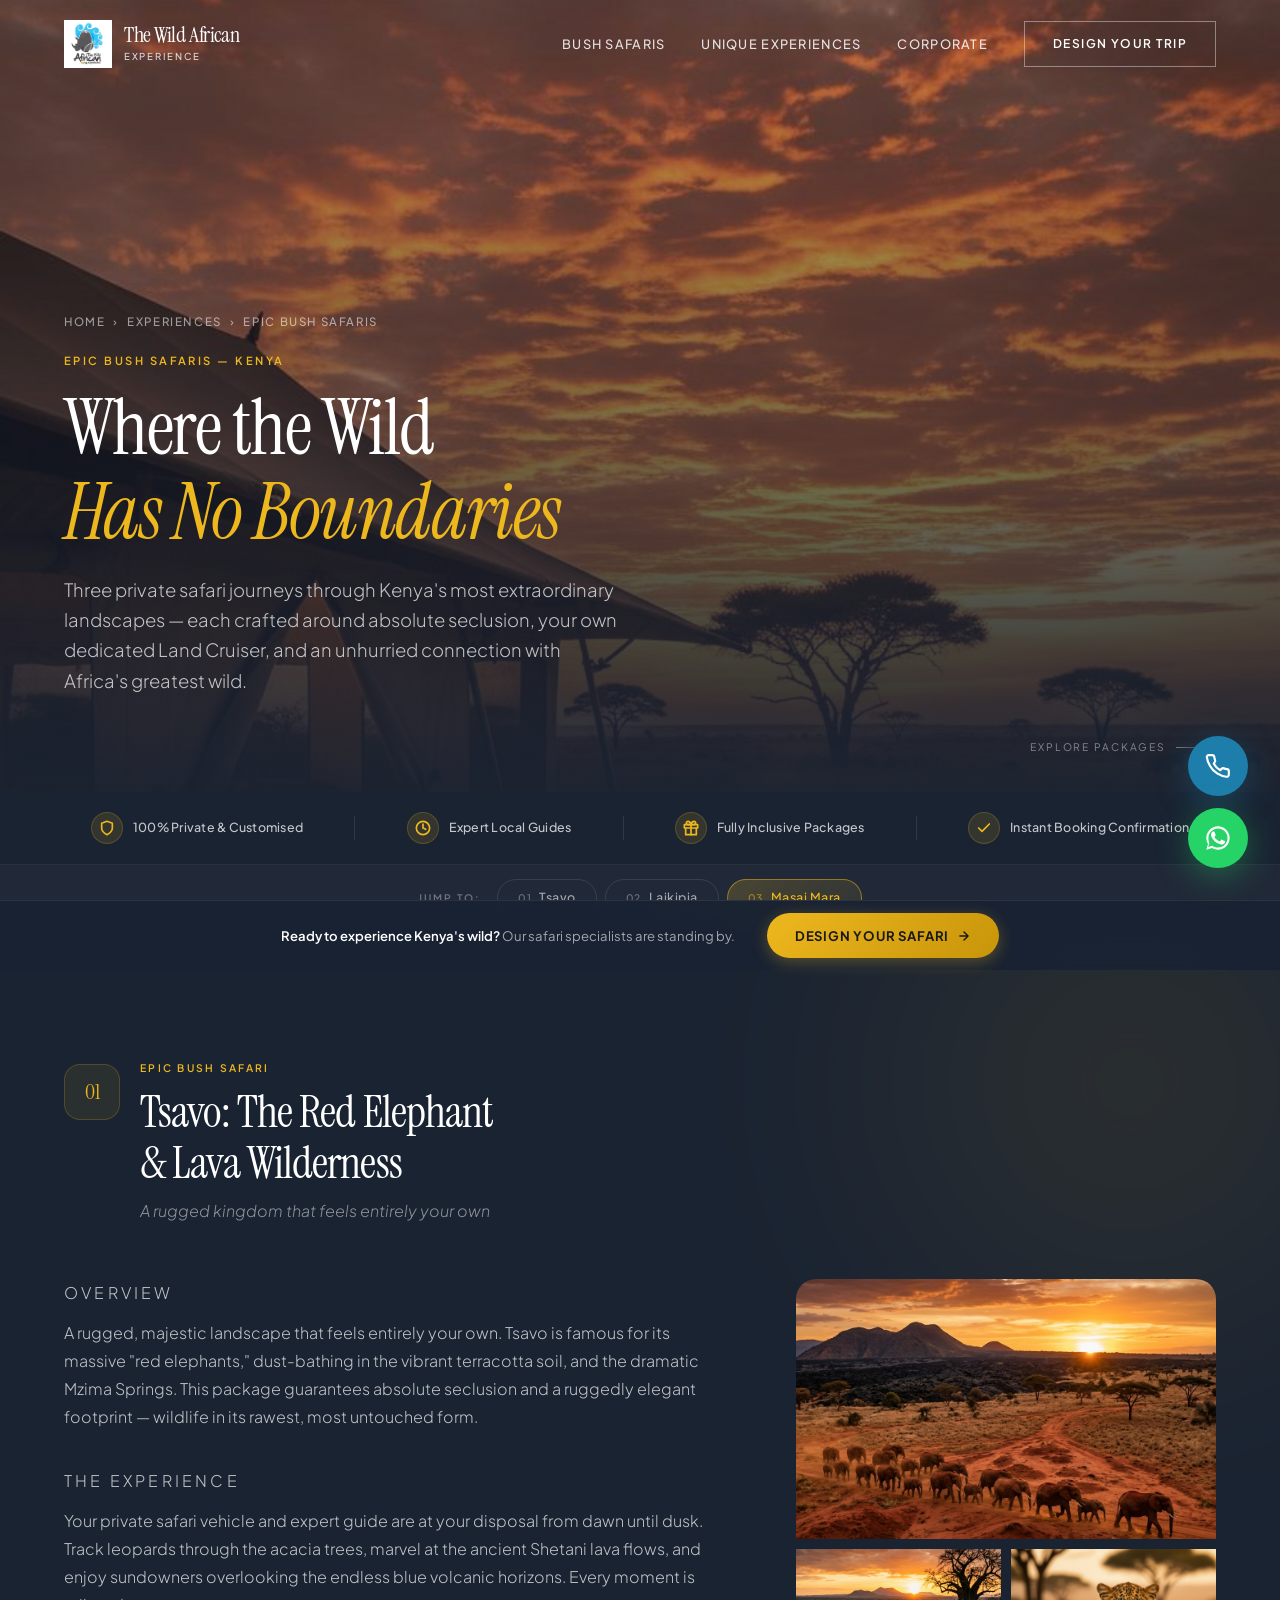
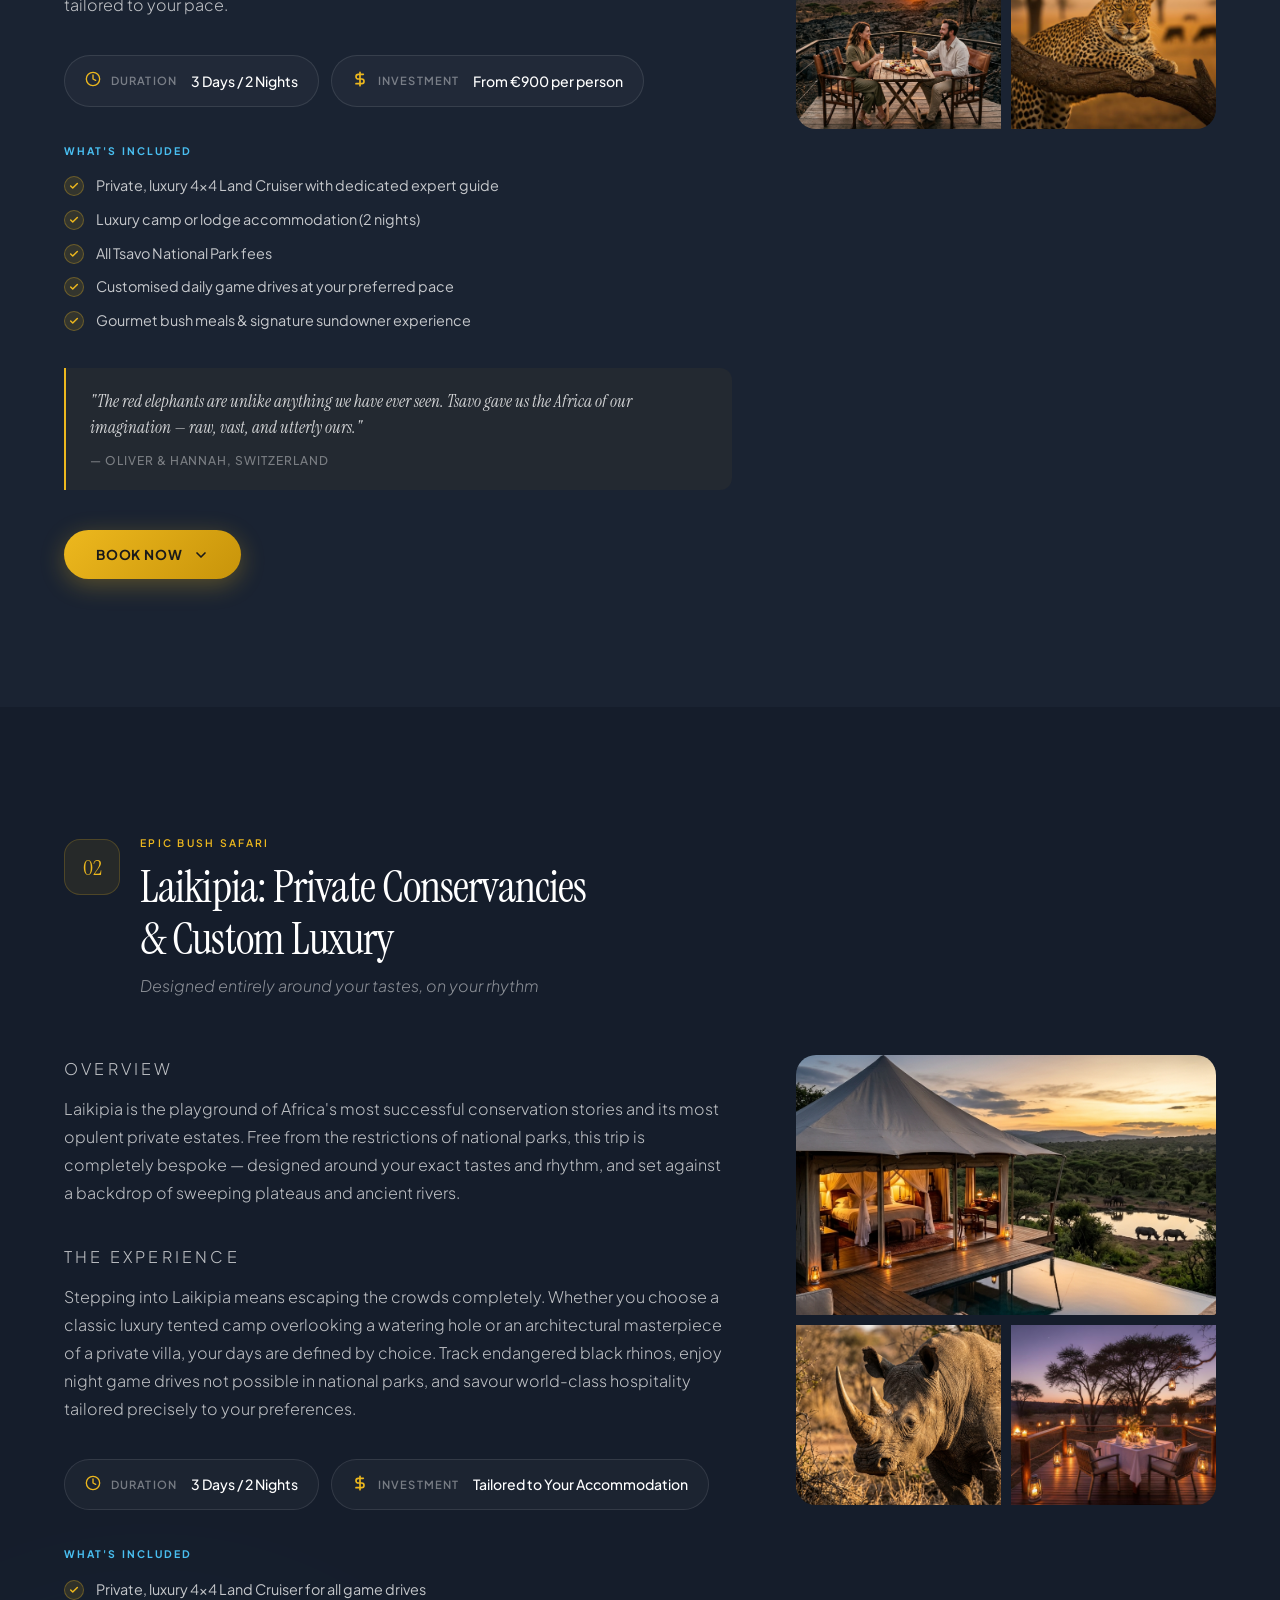
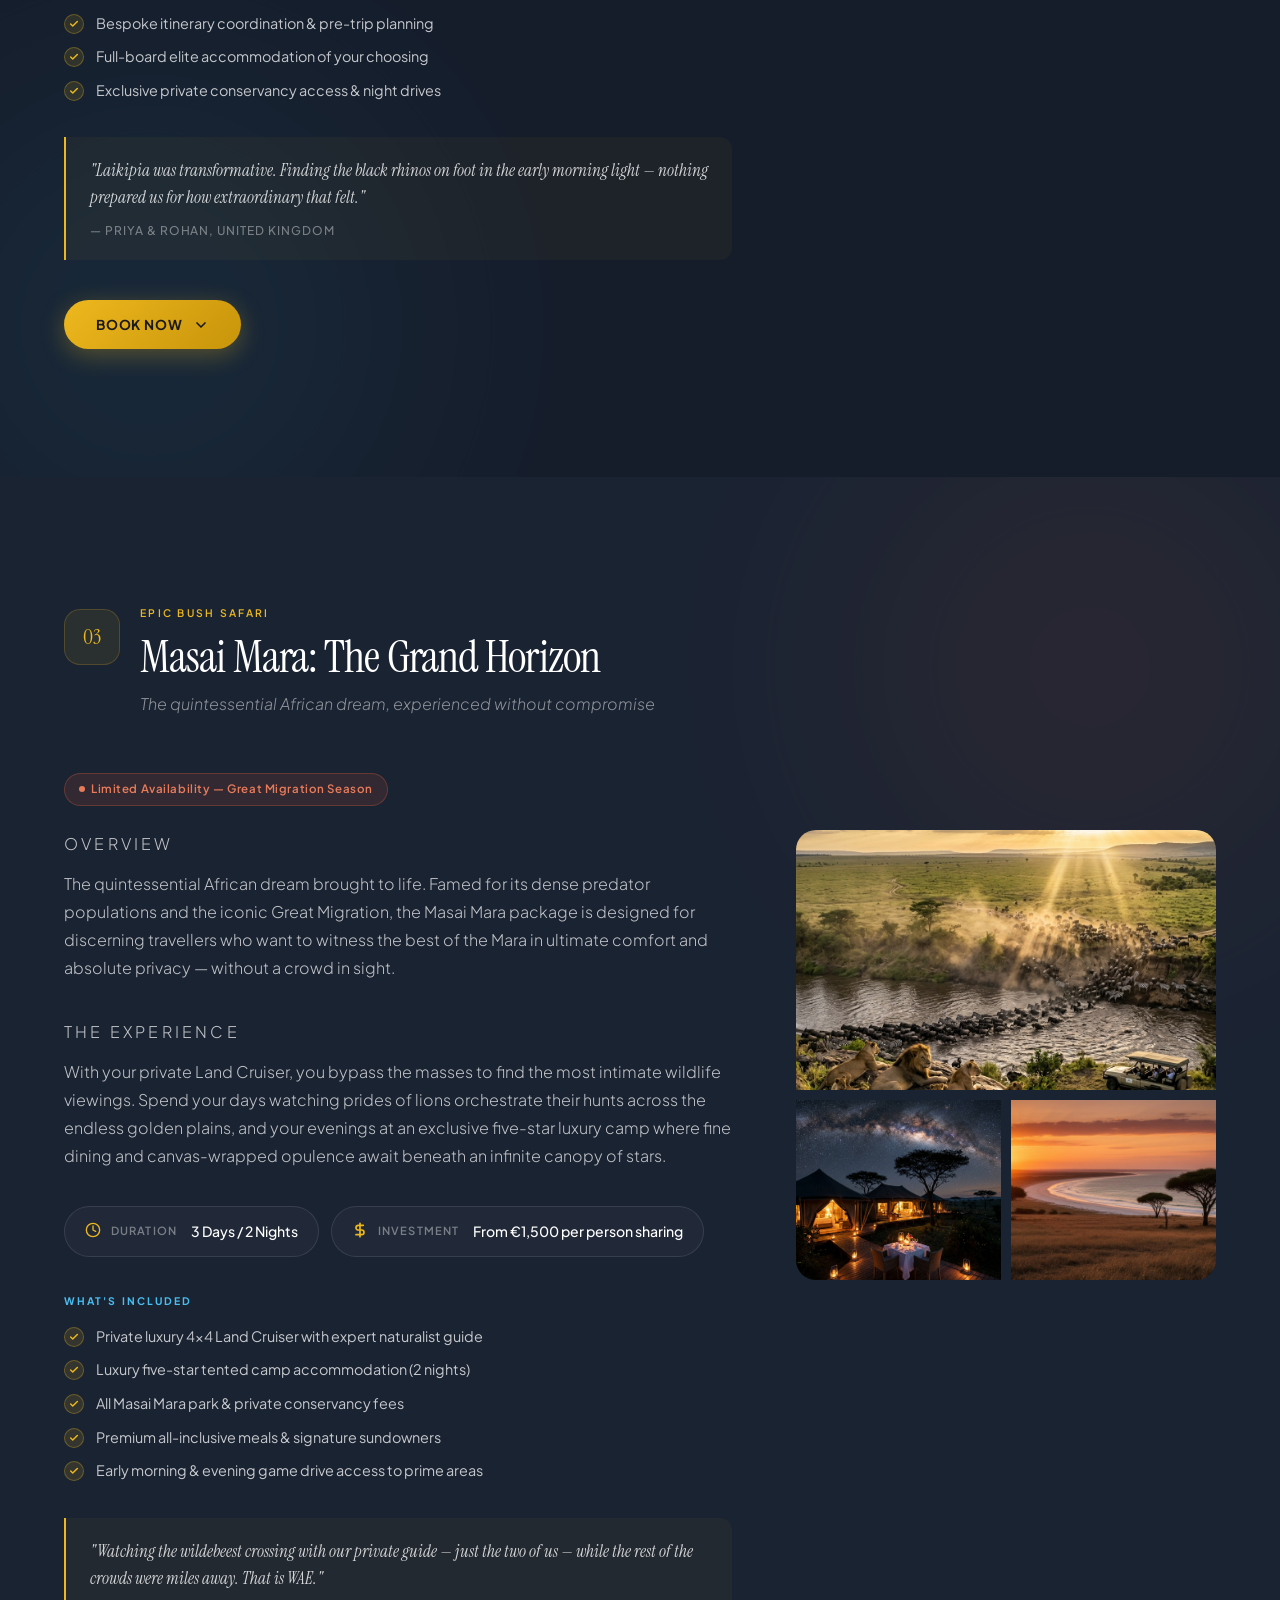
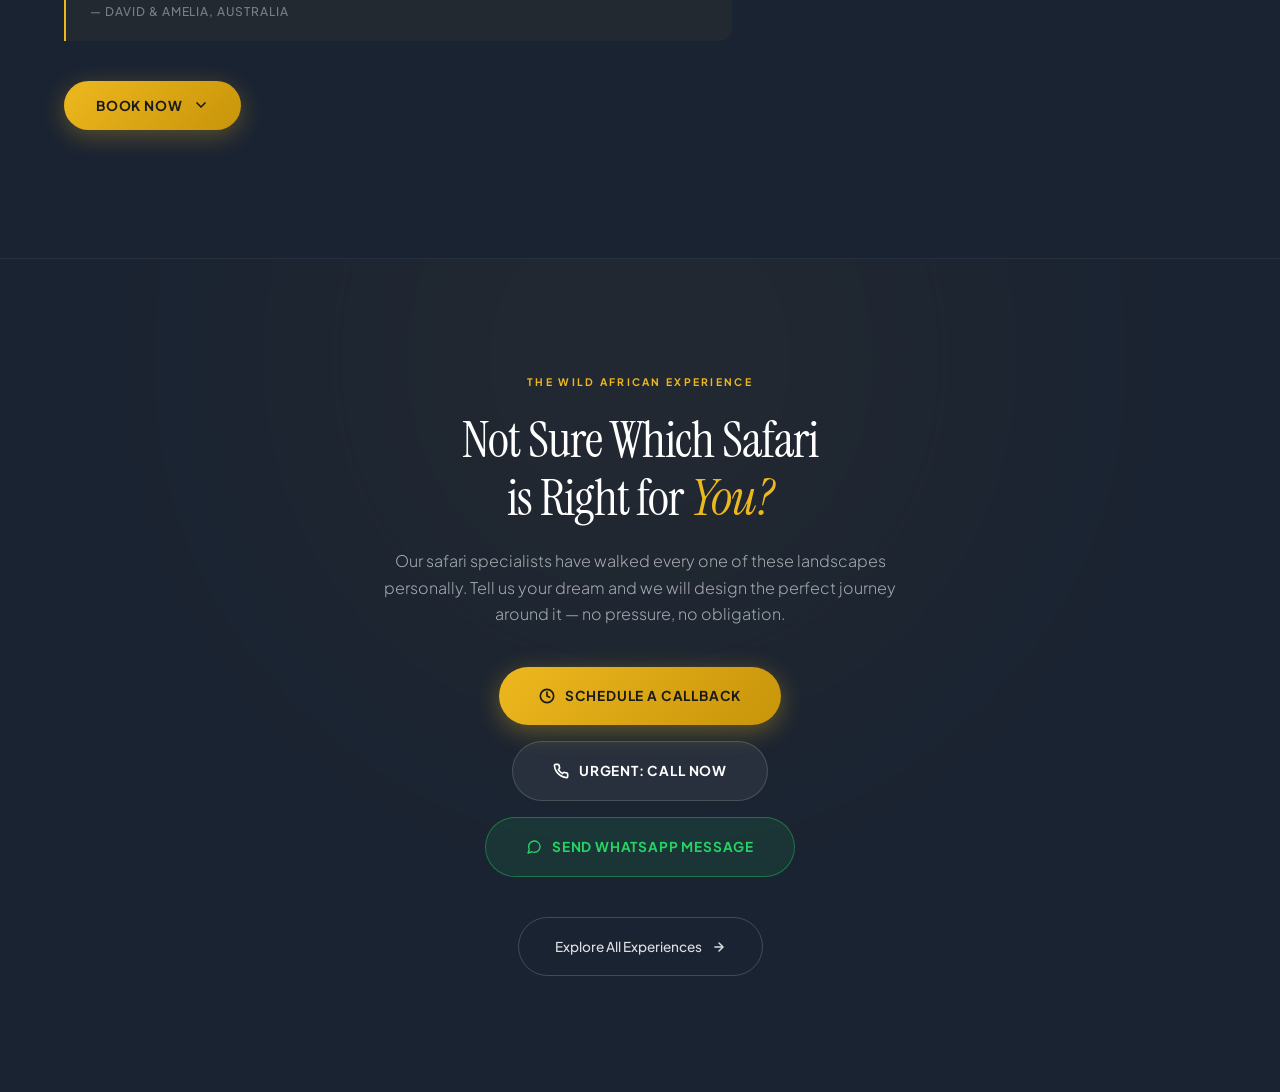
==== commit 13bdd5c6: "Fix layout scroll bug, restore Email field, set spacious vertical form layout, and fix image paths" ====
--- a/epic-bush-safaris/index.html
+++ b/epic-bush-safaris/index.html
@@ -6,7 +6,7 @@
     <title>Epic Bush Safaris | The Wild African Experience</title>
     <meta name="description" content="Three signature private safari packages in Kenya's most iconic wilderness — Tsavo, Laikipia, and the Masai Mara. Fully private Land Cruisers, luxury accommodation, and bespoke itineraries." />
 
-    <!-- Favicon -->
+        <!-- Favicon -->
     <link rel="icon" type="image/jpeg" href="/images/logo.jpg" />
     <link rel="apple-touch-icon" href="/images/logo.jpg" />
 
@@ -131,14 +131,16 @@
                 <span></span><span></span><span></span>
             </button>
         </div>
-      <!-- Mobile Nav -->
+    </nav>
+
+    <!-- Mobile Nav -->
     <div class="mobile-nav" id="mobileNav">
         <a href="/epic-bush-safaris" class="mobile-nav-link" onclick="closeMobileNav()">Bush Safaris</a>
         <a href="/unique-experiences" class="mobile-nav-link" onclick="closeMobileNav()">Unique Experiences</a>
         <a href="/#retreats" class="mobile-nav-link" onclick="closeMobileNav()">Corporate</a>
         <a href="/#contact" class="mobile-nav-link" onclick="closeMobileNav()">Contact</a>
         <a href="/#contact" class="mobile-nav-cta" onclick="closeMobileNav()">Design Your Trip</a>
-    </div>    </div>
+    </div>
 
     <!-- ========================
     PAGE HERO
@@ -316,13 +318,13 @@
                 <aside class="pkg-gallery" id="tsavo-gallery" aria-label="Tsavo photo gallery">
                     <div class="gallery-grid">
                         <div class="gallery-item" onclick="openLightbox('images/tsavo-elephants.png','Tsavo — Herd of red elephants at golden hour')" role="button" tabindex="0" aria-label="View Tsavo elephants image" onkeydown="if(event.key==='Enter') openLightbox('images/tsavo-elephants.png','Tsavo — Herd of red elephants at golden hour')">
-                            <img src="images/tsavo-elephants.png" alt="Herd of red dust-covered elephants in Tsavo at sunset" loading="lazy" />
+                            <img src="/images/tsavo-elephants.png" alt="Herd of red dust-covered elephants in Tsavo at sunset" loading="lazy" />
                         </div>
                         <div class="gallery-item" onclick="openLightbox('images/tsavo-sundowner.png','Tsavo — Sundowner over the lava fields')" role="button" tabindex="0" aria-label="View Tsavo sundowner image" onkeydown="if(event.key==='Enter') openLightbox('images/tsavo-sundowner.png','Tsavo — Sundowner over the lava fields')">
-                            <img src="images/tsavo-sundowner.png" alt="Luxury sundowner setup overlooking Tsavo lava landscape at dusk" loading="lazy" />
+                            <img src="/images/tsavo-sundowner.png" alt="Luxury sundowner setup overlooking Tsavo lava landscape at dusk" loading="lazy" />
                         </div>
                         <div class="gallery-item" onclick="openLightbox('images/gallery-leopard.jpg','Tsavo — A leopard in the acacia')" role="button" tabindex="0" aria-label="View Tsavo leopard image" onkeydown="if(event.key==='Enter') openLightbox('images/gallery-leopard.jpg','Tsavo — A leopard in the acacia')">
-                            <img src="images/gallery-leopard.jpg" alt="Leopard resting in acacia tree in Tsavo" loading="lazy" />
+                            <img src="/images/gallery-leopard.jpg" alt="Leopard resting in acacia tree in Tsavo" loading="lazy" />
                         </div>
                     </div>
                 </aside>
@@ -342,70 +344,70 @@
                                 <span>Tsavo: The Red Elephant &amp; Lava Wilderness</span>
                             </div>
                             <form class="booking-form" id="form-tsavo" novalidate>
-                                <div class="booking-form-grid">
-                                    <div class="form-field-group">
-                                        <label for="tsavo-name">Full Name <span aria-hidden="true">*</span></label>
-                                        <input type="text" id="tsavo-name" name="name" placeholder="Your full name" required />
-                                    </div>
-                                    <div class="form-field-group">
-                                        <label for="tsavo-email">Email Address <span aria-hidden="true">*</span></label>
-                                        <input type="email" id="tsavo-email" name="email" placeholder="your@email.com" required />
-                                    </div>
-                                     <div class="form-field-group">
-                                         <label for="tsavo-phone">Phone / WhatsApp <span aria-hidden="true">*</span></label>
-                                         <div class="phone-input-group">
-                                             <select class="country-select" name="countryCode">
-                                                 <option value="+254" selected>🇰🇪 +254 (Kenya)</option>
-                                                 <option value="+1">🇺🇸/🇨🇦 +1 (USA/Canada)</option>
-                                                 <option value="+44">🇬🇧 +44 (UK)</option>
-                                                 <option value="+49">🇩🇪 +49 (Germany)</option>
-                                                 <option value="+33">🇫🇷 +33 (France)</option>
-                                                 <option value="+41">🇨🇭 +41 (Switzerland)</option>
-                                                 <option value="+971">🇦🇪 +971 (UAE)</option>
-                                                 <option value="+27">🇿🇦 +27 (South Africa)</option>
-                                                 <option value="+61">🇦🇺 +61 (Australia)</option>
-                                                 <option value="+91">🇮🇳 +91 (India)</option>
-                                             </select>
-                                             <input type="tel" id="tsavo-phone" name="phone" placeholder="712 345 678" required />
-                                         </div>
-                                         <p class="phone-error-msg" style="display:none;color:#f87171;font-size:0.75rem;margin-top:4px;">Please enter a valid phone number (digits only).</p>
-                                     </div>
-                                     <div class="form-field-group">
-                                         <label for="tsavo-pref">Preferred Contact Method <span aria-hidden="true">*</span></label>
-                                         <select id="tsavo-pref" name="contactPref" required>
-                                             <option value="WhatsApp" selected>WhatsApp Message</option>
-                                             <option value="Phone Call">Phone Call</option>
-                                             <option value="Email">Email</option>
-                                         </select>
-                                     </div>
-                                     <div class="form-field-group">
-                                         <label for="tsavo-guests">Number of Guests <span aria-hidden="true">*</span></label>
-                                         <input type="number" id="tsavo-guests" name="guests" placeholder="e.g. 2" min="1" required />
-                                     </div>
-                                     <div class="form-field-group">
-                                         <label for="tsavo-start">Start Date <span aria-hidden="true">*</span></label>
-                                         <input type="date" id="tsavo-start" name="startDate" required />
-                                     </div>
-                                     <div class="form-field-group">
-                                         <label for="tsavo-end">End Date <span aria-hidden="true">*</span></label>
-                                         <input type="date" id="tsavo-end" name="endDate" required />
-                                     </div>
-                                    <div class="form-field-group field-full">
-                                        <label for="tsavo-notes">Special Requests or Questions</label>
-                                        <textarea id="tsavo-notes" name="notes" placeholder="Any dietary requirements, accessibility needs, or specific wildlife you'd love to see…"></textarea>
-                                    </div>
-                                </div>
-                                <div class="booking-form-footer">
-                                    <button type="submit" class="booking-form-submit">
-                                        <svg width="16" height="16" viewBox="0 0 24 24" fill="none" stroke="currentColor" stroke-width="2.5" stroke-linecap="round" stroke-linejoin="round"><line x1="22" y1="2" x2="11" y2="13"/><polygon points="22 2 15 22 11 13 2 9 22 2"/></svg>
-                                        Send Enquiry
-                                    </button>
-                                    <p class="booking-form-note">
-                                        <svg width="13" height="13" viewBox="0 0 24 24" fill="none" stroke="currentColor" stroke-width="2" stroke-linecap="round" stroke-linejoin="round"><rect x="3" y="11" width="18" height="11" rx="2" ry="2"/><path d="M7 11V7a5 5 0 0 1 10 0v4"/></svg>
-                                        Your details are private &amp; secure
-                                    </p>
-                                </div>
-                            </form>
+    <div class="booking-form-grid">
+        <div class="form-field-group field-full">
+            <label for="tsavo-name">Full Name <span aria-hidden="true">*</span></label>
+            <input type="text" id="tsavo-name" name="name" placeholder="Your full name" required />
+        </div>
+        <div class="form-field-group field-full">
+            <label for="tsavo-email">Email Address <span aria-hidden="true">*</span></label>
+            <input type="email" id="tsavo-email" name="email" placeholder="your@email.com" required />
+        </div>
+        <div class="form-field-group field-full">
+            <label for="tsavo-phone">Phone / WhatsApp Number <span aria-hidden="true">*</span></label>
+            <div class="phone-input-group">
+                <select class="country-select" name="countryCode">
+                    <option value="+254" selected>🇰🇪 +254 (Kenya)</option>
+<option value="+1">🇺🇸/🇨🇦 +1 (USA/Canada)</option>
+<option value="+44">🇬🇧 +44 (UK)</option>
+<option value="+49">🇩🇪 +49 (Germany)</option>
+<option value="+33">🇫🇷 +33 (France)</option>
+<option value="+41">🇨🇭 +41 (Switzerland)</option>
+<option value="+971">🇦🇪 +971 (UAE)</option>
+<option value="+27">🇿🇦 +27 (South Africa)</option>
+<option value="+61">🇦🇺 +61 (Australia)</option>
+<option value="+91">🇮🇳 +91 (India)</option>
+                </select>
+                <input type="tel" id="tsavo-phone" name="phone" placeholder="712 345 678" required />
+            </div>
+            <p class="phone-error-msg" style="display:none;color:#f87171;font-size:0.75rem;margin-top:4px;">Please enter a valid phone number (digits only, 6–14 digits).</p>
+        </div>
+        <div class="form-field-group">
+            <label for="tsavo-pref">Preferred Contact Method <span aria-hidden="true">*</span></label>
+            <select id="tsavo-pref" name="contactPref" required>
+                <option value="WhatsApp" selected>WhatsApp Message</option>
+                <option value="Phone Call">Phone Call</option>
+                <option value="Email">Email</option>
+            </select>
+        </div>
+        <div class="form-field-group">
+            <label for="tsavo-guests">Number of Guests <span aria-hidden="true">*</span></label>
+            <input type="number" id="tsavo-guests" name="guests" placeholder="e.g. 2" min="1" required />
+        </div>
+        <div class="form-field-group">
+            <label for="tsavo-start">Preferred Start Date <span aria-hidden="true">*</span></label>
+            <input type="date" id="tsavo-start" name="startDate" required />
+        </div>
+        <div class="form-field-group">
+            <label for="tsavo-end">Preferred End Date <span aria-hidden="true">*</span></label>
+            <input type="date" id="tsavo-end" name="endDate" required />
+        </div>
+        <div class="form-field-group field-full">
+            <label for="tsavo-notes">Special Requests or Questions</label>
+            <textarea id="tsavo-notes" name="notes" placeholder="Any dietary requirements, accessibility needs, or specific wildlife you'd love to see…"></textarea>
+        </div>
+    </div>
+    <div class="booking-form-footer">
+        <button type="submit" class="booking-form-submit">
+            <svg width="16" height="16" viewBox="0 0 24 24" fill="none" stroke="currentColor" stroke-width="2.5" stroke-linecap="round" stroke-linejoin="round"><line x1="22" y1="2" x2="11" y2="13"/><polygon points="22 2 15 22 11 13 2 9 22 2"/></svg>
+            Send Enquiry
+        </button>
+        <p class="booking-form-note">
+            <svg width="13" height="13" viewBox="0 0 24 24" fill="none" stroke="currentColor" stroke-width="2" stroke-linecap="round" stroke-linejoin="round"><rect x="3" y="11" width="18" height="11" rx="2" ry="2"/><path d="M7 11V7a5 5 0 0 1 10 0v4"/></svg>
+            Your details are private &amp; secure
+        </p>
+    </div>
+</form>
                         </div>
                         <div class="booking-success" role="status" aria-live="polite">
                             <div class="booking-success-icon">
@@ -506,13 +508,13 @@
                 <aside class="pkg-gallery" id="laikipia-gallery" aria-label="Laikipia photo gallery">
                     <div class="gallery-grid">
                         <div class="gallery-item" onclick="openLightbox('images/laikipia-camp.png','Laikipia — Luxury tented camp overlooking the watering hole')" role="button" tabindex="0" aria-label="View Laikipia camp image" onkeydown="if(event.key==='Enter') openLightbox('images/laikipia-camp.png','Laikipia — Luxury tented camp')">
-                            <img src="images/laikipia-camp.png" alt="Elegant luxury tented camp in Laikipia at dusk with rhino silhouette" loading="lazy" />
+                            <img src="/images/laikipia-camp.png" alt="Elegant luxury tented camp in Laikipia at dusk with rhino silhouette" loading="lazy" />
                         </div>
                         <div class="gallery-item" onclick="openLightbox('images/laikipia-rhino.png','Laikipia — Critically endangered black rhino')" role="button" tabindex="0" aria-label="View black rhino image" onkeydown="if(event.key==='Enter') openLightbox('images/laikipia-rhino.png','Laikipia — Black rhino')">
-                            <img src="images/laikipia-rhino.png" alt="Critically endangered black rhino close-up in Laikipia conservancy" loading="lazy" />
+                            <img src="/images/laikipia-rhino.png" alt="Critically endangered black rhino close-up in Laikipia conservancy" loading="lazy" />
                         </div>
                         <div class="gallery-item" onclick="openLightbox('images/gallery-bush-dinner.jpg','Laikipia — Private bush dinner under the stars')" role="button" tabindex="0" aria-label="View bush dinner image" onkeydown="if(event.key==='Enter') openLightbox('images/gallery-bush-dinner.jpg','Laikipia — Bush dinner')">
-                            <img src="images/gallery-bush-dinner.jpg" alt="Exclusive candlelit bush dinner in Laikipia under the stars" loading="lazy" />
+                            <img src="/images/gallery-bush-dinner.jpg" alt="Exclusive candlelit bush dinner in Laikipia under the stars" loading="lazy" />
                         </div>
                     </div>
                 </aside>
@@ -532,70 +534,70 @@
                                 <span>Laikipia: Private Conservancies &amp; Custom Luxury</span>
                             </div>
                             <form class="booking-form" id="form-laikipia" novalidate>
-                                <div class="booking-form-grid">
-                                    <div class="form-field-group">
-                                        <label for="laikipia-name">Full Name <span aria-hidden="true">*</span></label>
-                                        <input type="text" id="laikipia-name" name="name" placeholder="Your full name" required />
-                                    </div>
-                                    <div class="form-field-group">
-                                        <label for="laikipia-email">Email Address <span aria-hidden="true">*</span></label>
-                                        <input type="email" id="laikipia-email" name="email" placeholder="your@email.com" required />
-                                    </div>
-                                     <div class="form-field-group">
-                                         <label for="laikipia-phone">Phone / WhatsApp <span aria-hidden="true">*</span></label>
-                                         <div class="phone-input-group">
-                                             <select class="country-select" name="countryCode">
-                                                 <option value="+254" selected>🇰🇪 +254 (Kenya)</option>
-                                                 <option value="+1">🇺🇸/🇨🇦 +1 (USA/Canada)</option>
-                                                 <option value="+44">🇬🇧 +44 (UK)</option>
-                                                 <option value="+49">🇩🇪 +49 (Germany)</option>
-                                                 <option value="+33">🇫🇷 +33 (France)</option>
-                                                 <option value="+41">🇨🇭 +41 (Switzerland)</option>
-                                                 <option value="+971">🇦🇪 +971 (UAE)</option>
-                                                 <option value="+27">🇿🇦 +27 (South Africa)</option>
-                                                 <option value="+61">🇦🇺 +61 (Australia)</option>
-                                                 <option value="+91">🇮🇳 +91 (India)</option>
-                                             </select>
-                                             <input type="tel" id="laikipia-phone" name="phone" placeholder="712 345 678" required />
-                                         </div>
-                                         <p class="phone-error-msg" style="display:none;color:#f87171;font-size:0.75rem;margin-top:4px;">Please enter a valid phone number (digits only).</p>
-                                     </div>
-                                     <div class="form-field-group">
-                                         <label for="laikipia-pref">Preferred Contact Method <span aria-hidden="true">*</span></label>
-                                         <select id="laikipia-pref" name="contactPref" required>
-                                             <option value="WhatsApp" selected>WhatsApp Message</option>
-                                             <option value="Phone Call">Phone Call</option>
-                                             <option value="Email">Email</option>
-                                         </select>
-                                     </div>
-                                     <div class="form-field-group">
-                                         <label for="laikipia-guests">Number of Guests <span aria-hidden="true">*</span></label>
-                                         <input type="number" id="laikipia-guests" name="guests" placeholder="e.g. 2" min="1" required />
-                                     </div>
-                                     <div class="form-field-group">
-                                         <label for="laikipia-start">Start Date <span aria-hidden="true">*</span></label>
-                                         <input type="date" id="laikipia-start" name="startDate" required />
-                                     </div>
-                                     <div class="form-field-group">
-                                         <label for="laikipia-end">End Date <span aria-hidden="true">*</span></label>
-                                         <input type="date" id="laikipia-end" name="endDate" required />
-                                     </div>
-                                    <div class="form-field-group field-full">
-                                        <label for="laikipia-notes">Accommodation Preferences &amp; Special Requests</label>
-                                        <textarea id="laikipia-notes" name="notes" placeholder="Tell us your preferred accommodation style, budget range, any special wildlife interests or dietary needs…"></textarea>
-                                    </div>
-                                </div>
-                                <div class="booking-form-footer">
-                                    <button type="submit" class="booking-form-submit">
-                                        <svg width="16" height="16" viewBox="0 0 24 24" fill="none" stroke="currentColor" stroke-width="2.5" stroke-linecap="round" stroke-linejoin="round"><line x1="22" y1="2" x2="11" y2="13"/><polygon points="22 2 15 22 11 13 2 9 22 2"/></svg>
-                                        Send Enquiry
-                                    </button>
-                                    <p class="booking-form-note">
-                                        <svg width="13" height="13" viewBox="0 0 24 24" fill="none" stroke="currentColor" stroke-width="2" stroke-linecap="round" stroke-linejoin="round"><rect x="3" y="11" width="18" height="11" rx="2" ry="2"/><path d="M7 11V7a5 5 0 0 1 10 0v4"/></svg>
-                                        Your details are private &amp; secure
-                                    </p>
-                                </div>
-                            </form>
+    <div class="booking-form-grid">
+        <div class="form-field-group field-full">
+            <label for="laikipia-name">Full Name <span aria-hidden="true">*</span></label>
+            <input type="text" id="laikipia-name" name="name" placeholder="Your full name" required />
+        </div>
+        <div class="form-field-group field-full">
+            <label for="laikipia-email">Email Address <span aria-hidden="true">*</span></label>
+            <input type="email" id="laikipia-email" name="email" placeholder="your@email.com" required />
+        </div>
+        <div class="form-field-group field-full">
+            <label for="laikipia-phone">Phone / WhatsApp Number <span aria-hidden="true">*</span></label>
+            <div class="phone-input-group">
+                <select class="country-select" name="countryCode">
+                    <option value="+254" selected>🇰🇪 +254 (Kenya)</option>
+<option value="+1">🇺🇸/🇨🇦 +1 (USA/Canada)</option>
+<option value="+44">🇬🇧 +44 (UK)</option>
+<option value="+49">🇩🇪 +49 (Germany)</option>
+<option value="+33">🇫🇷 +33 (France)</option>
+<option value="+41">🇨🇭 +41 (Switzerland)</option>
+<option value="+971">🇦🇪 +971 (UAE)</option>
+<option value="+27">🇿🇦 +27 (South Africa)</option>
+<option value="+61">🇦🇺 +61 (Australia)</option>
+<option value="+91">🇮🇳 +91 (India)</option>
+                </select>
+                <input type="tel" id="laikipia-phone" name="phone" placeholder="712 345 678" required />
+            </div>
+            <p class="phone-error-msg" style="display:none;color:#f87171;font-size:0.75rem;margin-top:4px;">Please enter a valid phone number (digits only, 6–14 digits).</p>
+        </div>
+        <div class="form-field-group">
+            <label for="laikipia-pref">Preferred Contact Method <span aria-hidden="true">*</span></label>
+            <select id="laikipia-pref" name="contactPref" required>
+                <option value="WhatsApp" selected>WhatsApp Message</option>
+                <option value="Phone Call">Phone Call</option>
+                <option value="Email">Email</option>
+            </select>
+        </div>
+        <div class="form-field-group">
+            <label for="laikipia-guests">Number of Guests <span aria-hidden="true">*</span></label>
+            <input type="number" id="laikipia-guests" name="guests" placeholder="e.g. 2" min="1" required />
+        </div>
+        <div class="form-field-group">
+            <label for="laikipia-start">Preferred Start Date <span aria-hidden="true">*</span></label>
+            <input type="date" id="laikipia-start" name="startDate" required />
+        </div>
+        <div class="form-field-group">
+            <label for="laikipia-end">Preferred End Date <span aria-hidden="true">*</span></label>
+            <input type="date" id="laikipia-end" name="endDate" required />
+        </div>
+        <div class="form-field-group field-full">
+            <label for="laikipia-notes">Special Requests or Questions</label>
+            <textarea id="laikipia-notes" name="notes" placeholder="Tell us your preferred accommodation style, budget range, any special wildlife interests or dietary needs…"></textarea>
+        </div>
+    </div>
+    <div class="booking-form-footer">
+        <button type="submit" class="booking-form-submit">
+            <svg width="16" height="16" viewBox="0 0 24 24" fill="none" stroke="currentColor" stroke-width="2.5" stroke-linecap="round" stroke-linejoin="round"><line x1="22" y1="2" x2="11" y2="13"/><polygon points="22 2 15 22 11 13 2 9 22 2"/></svg>
+            Send Enquiry
+        </button>
+        <p class="booking-form-note">
+            <svg width="13" height="13" viewBox="0 0 24 24" fill="none" stroke="currentColor" stroke-width="2" stroke-linecap="round" stroke-linejoin="round"><rect x="3" y="11" width="18" height="11" rx="2" ry="2"/><path d="M7 11V7a5 5 0 0 1 10 0v4"/></svg>
+            Your details are private &amp; secure
+        </p>
+    </div>
+</form>
                         </div>
                         <div class="booking-success" role="status" aria-live="polite">
                             <div class="booking-success-icon">
@@ -706,13 +708,13 @@
                 <aside class="pkg-gallery" id="masai-mara-gallery" aria-label="Masai Mara photo gallery">
                     <div class="gallery-grid">
                         <div class="gallery-item" onclick="openLightbox('images/mara-migration.png','Masai Mara — The Great Wildebeest Migration')" role="button" tabindex="0" aria-label="View Great Migration image" onkeydown="if(event.key==='Enter') openLightbox('images/mara-migration.png','Masai Mara — The Great Migration')">
-                            <img src="images/mara-migration.png" alt="The Great Wildebeest Migration crossing the Mara River at sunrise" loading="lazy" />
+                            <img src="/images/mara-migration.png" alt="The Great Wildebeest Migration crossing the Mara River at sunrise" loading="lazy" />
                         </div>
                         <div class="gallery-item" onclick="openLightbox('images/mara-camp-night.png','Masai Mara — Five-star luxury camp under the Milky Way')" role="button" tabindex="0" aria-label="View Mara luxury camp image" onkeydown="if(event.key==='Enter') openLightbox('images/mara-camp-night.png','Masai Mara — Camp under the Milky Way')">
-                            <img src="images/mara-camp-night.png" alt="Luxury tented camp under the Milky Way in Masai Mara" loading="lazy" />
+                            <img src="/images/mara-camp-night.png" alt="Luxury tented camp under the Milky Way in Masai Mara" loading="lazy" />
                         </div>
                         <div class="gallery-item" onclick="openLightbox('images/hero.jpg','Masai Mara — The Endless Plains')" role="button" tabindex="0" aria-label="View Mara plains image" onkeydown="if(event.key==='Enter') openLightbox('images/hero.jpg','Masai Mara — The Endless Plains')">
-                            <img src="images/hero.jpg" alt="The expansive golden plains of the Masai Mara at golden hour" loading="lazy" />
+                            <img src="/images/hero.jpg" alt="The expansive golden plains of the Masai Mara at golden hour" loading="lazy" />
                         </div>
                     </div>
                 </aside>
@@ -741,45 +743,25 @@
                                         <label for="mara-email">Email Address <span aria-hidden="true">*</span></label>
                                         <input type="email" id="mara-email" name="email" placeholder="your@email.com" required />
                                     </div>
-                                     <div class="form-field-group">
-                                         <label for="mara-phone">Phone / WhatsApp <span aria-hidden="true">*</span></label>
-                                         <div class="phone-input-group">
-                                             <select class="country-select" name="countryCode">
-                                                 <option value="+254" selected>🇰🇪 +254 (Kenya)</option>
-                                                 <option value="+1">🇺🇸/🇨🇦 +1 (USA/Canada)</option>
-                                                 <option value="+44">🇬🇧 +44 (UK)</option>
-                                                 <option value="+49">🇩🇪 +49 (Germany)</option>
-                                                 <option value="+33">🇫🇷 +33 (France)</option>
-                                                 <option value="+41">🇨🇭 +41 (Switzerland)</option>
-                                                 <option value="+971">🇦🇪 +971 (UAE)</option>
-                                                 <option value="+27">🇿🇦 +27 (South Africa)</option>
-                                                 <option value="+61">🇦🇺 +61 (Australia)</option>
-                                                 <option value="+91">🇮🇳 +91 (India)</option>
-                                             </select>
-                                             <input type="tel" id="mara-phone" name="phone" placeholder="712 345 678" required />
-                                         </div>
-                                         <p class="phone-error-msg" style="display:none;color:#f87171;font-size:0.75rem;margin-top:4px;">Please enter a valid phone number (digits only).</p>
-                                     </div>
-                                     <div class="form-field-group">
-                                         <label for="mara-pref">Preferred Contact Method <span aria-hidden="true">*</span></label>
-                                         <select id="mara-pref" name="contactPref" required>
-                                             <option value="WhatsApp" selected>WhatsApp Message</option>
-                                             <option value="Phone Call">Phone Call</option>
-                                             <option value="Email">Email</option>
-                                         </select>
-                                     </div>
-                                     <div class="form-field-group">
-                                         <label for="mara-guests">Number of Guests <span aria-hidden="true">*</span></label>
-                                         <input type="number" id="mara-guests" name="guests" placeholder="e.g. 2" min="1" required />
-                                     </div>
-                                     <div class="form-field-group">
-                                         <label for="mara-start">Start Date <span aria-hidden="true">*</span></label>
-                                         <input type="date" id="mara-start" name="startDate" required />
-                                     </div>
-                                     <div class="form-field-group">
-                                         <label for="mara-end">End Date <span aria-hidden="true">*</span></label>
-                                         <input type="date" id="mara-end" name="endDate" required />
-                                     </div>
+                                    <div class="form-field-group">
+                                        <label for="mara-phone">Phone / WhatsApp</label>
+                                        <input type="tel" id="mara-phone" name="phone" placeholder="+254 700 000 000" />
+                                    </div>
+                                    <div class="form-field-group">
+                                        <label for="mara-guests">Number of Guests <span aria-hidden="true">*</span></label>
+                                        <select id="mara-guests" name="guests" required>
+                                            <option value="" disabled selected>Select guests</option>
+                                            <option value="1">1 Guest</option>
+                                            <option value="2">2 Guests</option>
+                                            <option value="3">3 Guests</option>
+                                            <option value="4">4 Guests</option>
+                                            <option value="5+">5+ Guests</option>
+                                        </select>
+                                    </div>
+                                    <div class="form-field-group field-full">
+                                        <label for="mara-dates">Preferred Travel Dates</label>
+                                        <input type="text" id="mara-dates" name="dates" placeholder="e.g. July – October (Migration Season)" />
+                                    </div>
                                     <div class="form-field-group field-full">
                                         <label for="mara-notes">Special Requests or Questions</label>
                                         <textarea id="mara-notes" name="notes" placeholder="Preferred camp style, any special occasions, dietary requirements or must-see wildlife…"></textarea>
@@ -856,6 +838,9 @@
     </div>
 
     <!-- ========================
+    WHATSAPP FAB
+    ======================== -->
+    <!-- ========================
     FLOATING CALL BUTTON
     ======================== -->
     <a href="tel:+254720399712" class="phone-float" aria-label="Call our team">
@@ -886,8 +871,8 @@
     <!-- ========================
     SCRIPTS
     ======================== -->
-    <script src="/js/script.js?v=3"></script>
-    <script src="/js/safari-page.js?v=3"></script>
+    <script src="/js/script.js?v=5"></script>
+    <script src="/js/safari-page.js?v=5"></script>
 
 </body>
 </html>
